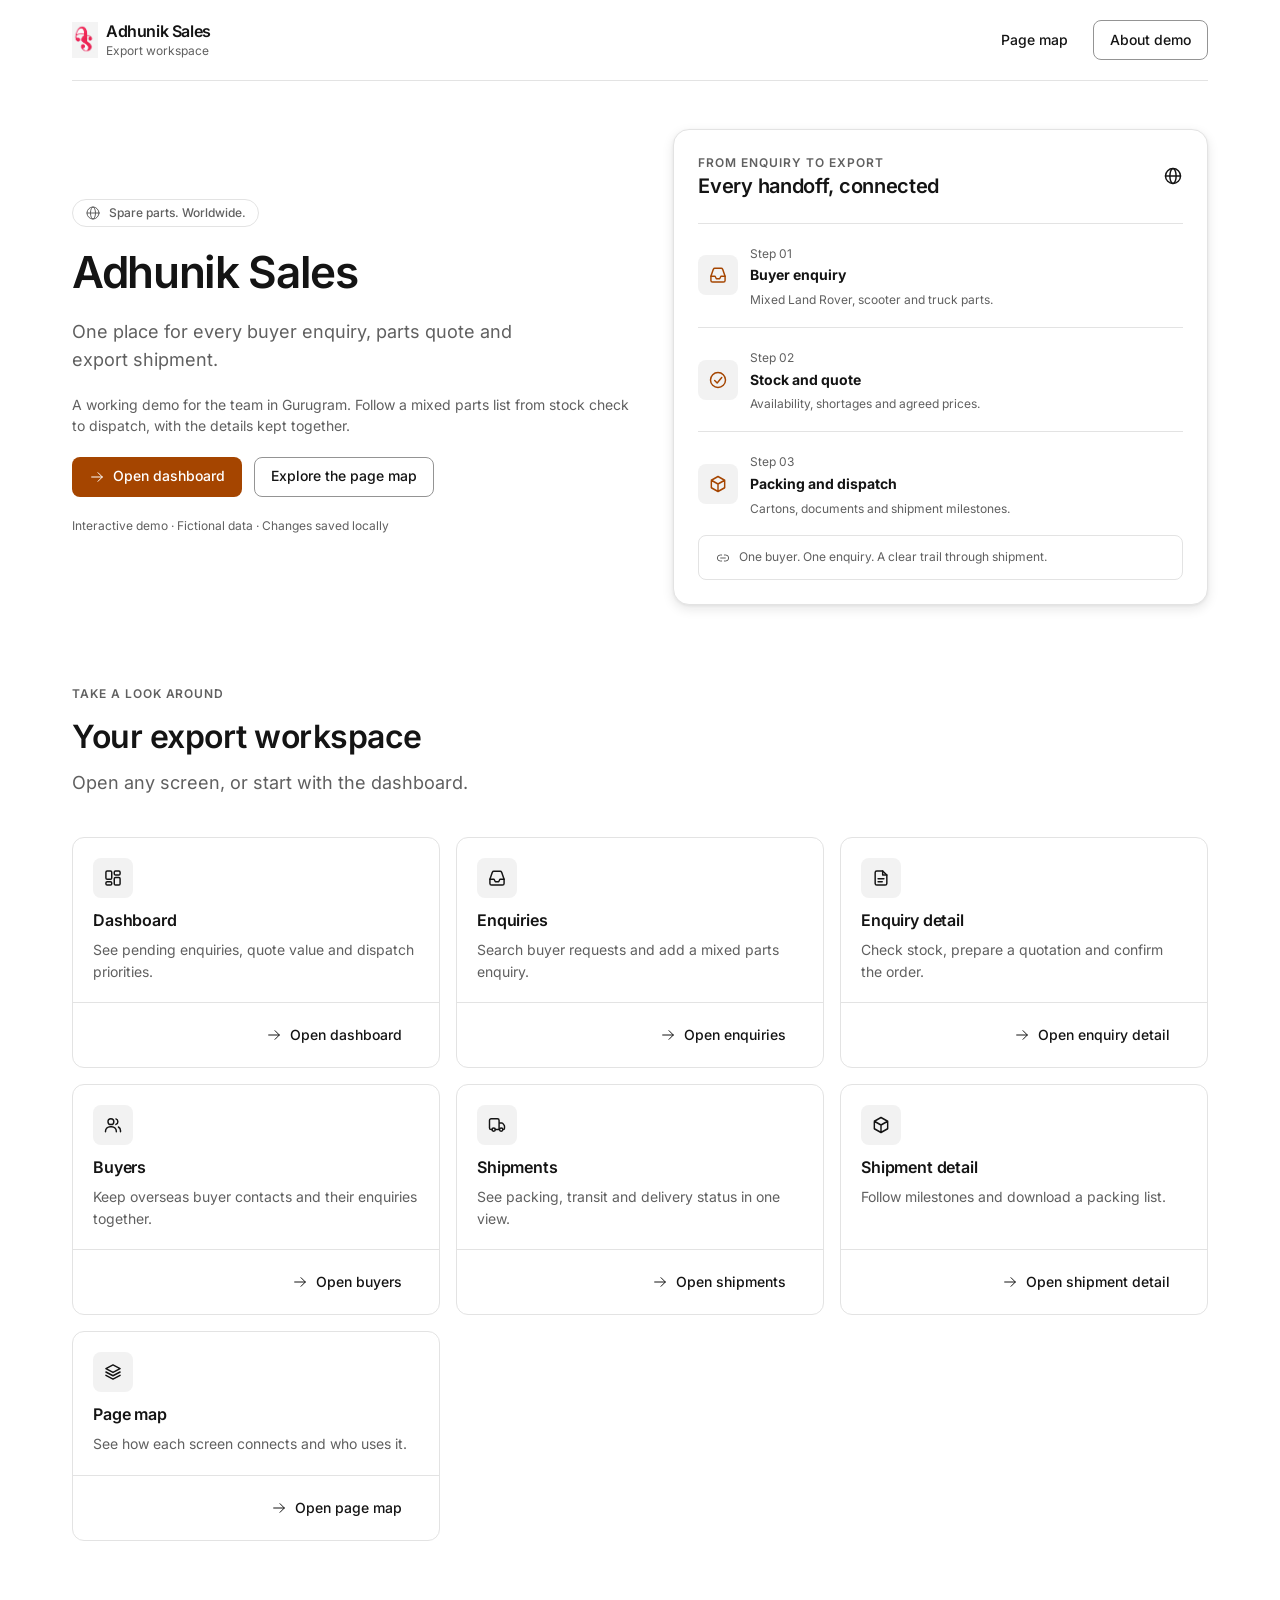
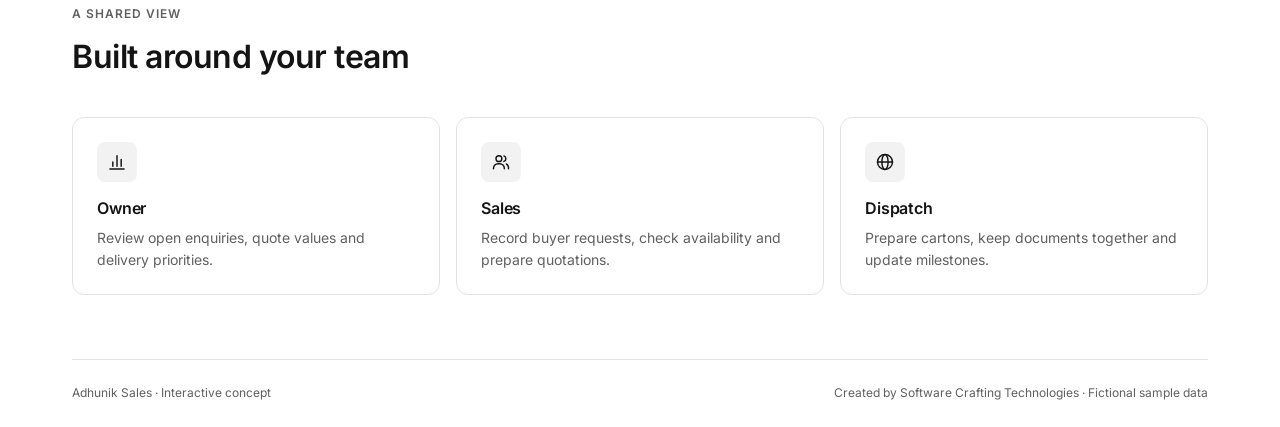
==== index.html @ 56d3ee27 "Add new pages for enquiries, enquiry details, shipments, and shipment details; introduce theme and t" ====
<!doctype html>
<html lang="en">
<head>
<meta charset="utf-8">
<meta name="viewport" content="width=device-width, initial-scale=1, viewport-fit=cover">
<title>Overview | Adhunik Sales</title>
<meta name="description" content="Adhunik Sales interactive export workspace demo. Buyer enquiries, stock checks, quotations and shipment coordination.">
<link rel="icon" href="assets/logo.jpg">
<link rel="stylesheet" href="tokens/theme.css">
<link rel="stylesheet" href="tokens/tokens.css">
<link rel="stylesheet" href="base/base.css">
<link rel="stylesheet" href="base/layout.css">
<link rel="stylesheet" href="components/ripple/ripple.css">
<link rel="stylesheet" href="components/button/button.css">
<link rel="stylesheet" href="components/field/field.css">
<link rel="stylesheet" href="components/input/input.css">
<link rel="stylesheet" href="components/textarea/textarea.css">
<link rel="stylesheet" href="components/checkbox/checkbox.css">
<link rel="stylesheet" href="components/kbd/kbd.css">
<link rel="stylesheet" href="components/badge/badge.css">
<link rel="stylesheet" href="components/scroll-area/scroll-area.css">
<link rel="stylesheet" href="components/popover/popover.css">
<link rel="stylesheet" href="components/tooltip/tooltip.css">
<link rel="stylesheet" href="components/select/select.css">
<link rel="stylesheet" href="components/sidebar/sidebar.css">
<link rel="stylesheet" href="components/app-shell/app-shell.css">
<link rel="stylesheet" href="components/breadcrumb/breadcrumb.css">
<link rel="stylesheet" href="components/page-header/page-header.css">
<link rel="stylesheet" href="components/card/card.css">
<link rel="stylesheet" href="components/empty-state/empty-state.css">
<link rel="stylesheet" href="components/skeleton/skeleton.css">
<link rel="stylesheet" href="components/spinner/spinner.css">
<link rel="stylesheet" href="components/stat/stat.css">
<link rel="stylesheet" href="components/number-flow/number-flow.css">
<link rel="stylesheet" href="components/table/table.css">
<link rel="stylesheet" href="components/data-table/data-table.css">
<link rel="stylesheet" href="components/dropdown-menu/dropdown-menu.css">
<link rel="stylesheet" href="components/tabs/tabs.css">
<link rel="stylesheet" href="components/dialog/dialog.css">
<link rel="stylesheet" href="components/toast/toast.css">
<link rel="stylesheet" href="components/timeline/timeline.css">
<link rel="stylesheet" href="components/stepper/stepper.css">
<link rel="stylesheet" href="components/description-list/description-list.css">
<link rel="stylesheet" href="components/chart/chart.css">
<link rel="stylesheet" href="components/hero/hero.css">
<link rel="stylesheet" href="components/feature-grid/feature-grid.css">
<link rel="stylesheet" href="components/alert/alert.css">
<link rel="stylesheet" href="components/link-list/link-list.css">
<link rel="stylesheet" href="assets/demo.css">
</head>
<body class="ds-demo__landing" data-ds-page="overview">
<a class="ds-skip" href="#main">Skip to content</a>
<div class="ds-container"><header class="ds-demo__landing-head"><a class="ds-demo__brand" href="index.html"><img class="ds-demo__logo" src="assets/logo.jpg" alt="" width="26" height="36"><span class="ds-demo__brand-text">Adhunik Sales<span class="ds-demo__brand-note">Export workspace</span></span></a><nav class="ds-demo__actions" aria-label="Demo navigation"><a class="ds-btn ds-btn--ghost" href="map.html">Page map</a><button type="button" class="ds-btn ds-btn--secondary" data-ds-dialog-open="about-demo">About demo</button></nav></header></div>
<main id="main" tabindex="-1" data-ds-content><h1>Overview</h1><p>Explore the Adhunik Sales export workspace.</p></main>
<div class="ds-container"><footer class="ds-demo__footer"><span>Adhunik Sales · Interactive concept</span><span>Created by Software Crafting Technologies · Fictional sample data</span></footer></div><div data-ds-dialogs></div>
<script src="icons/sprite.js"></script>
<script src="assets/demo-data.js"></script>
<script src="assets/demo.js"></script>
<script src="components/popover/popover.js"></script>
<script src="components/tooltip/tooltip.js"></script>
<script src="components/sidebar/sidebar.js"></script>
<script src="components/table/table.js"></script>
<script src="components/data-table/data-table.js"></script>
<script src="components/tabs/tabs.js"></script>
<script src="components/dialog/dialog.js"></script>
<script src="components/confirm/confirm.js"></script>
<script src="components/select/select.js"></script>
<script src="components/chart/chart.js"></script>
<script src="components/number-flow/number-flow.js"></script>
<script src="components/textarea/textarea.js"></script>
<script src="components/dropdown-menu/dropdown-menu.js"></script>
<script src="components/toast/toast.js"></script>
<script src="components/scroll-area/scroll-area.js"></script>
<script src="components/ripple/ripple.js"></script>
</body>
</html>
---- tokens/theme.css ----
/* Brand inputs. This is the only file to edit when rebranding a project.
   Everything else in the system derives from these values in tokens.css.
   After editing, run: npm run check */
:root {
  /* Primary action colour and the text that sits on it */
  --brand-primary: #a54500;
  --brand-on-primary: #ffffff;

  /* Accent: links, focus rings, highlights */
  --brand-accent: #b5164b;
  --brand-on-accent: #ffffff;

  /* Neutrals, a warm taupe scale. Text, secondary text, lines and the muted surface; the rest derives from them. */
  --brand-neutral: #141414;
  --brand-neutral-muted: #606060;
  --brand-border: #e3e3e3;
  --brand-surface-muted: #f2f2f2;

  /* Status */
  --brand-success: #166534;
  --brand-warning: #92400e;
  --brand-danger: #b91c1c;
  --brand-info: #0369a1;

  /* Rating stars, needs 3:1 against white */
  --brand-rating: #d97706;

  /* Chart series, each needs 3:1 against white */
  --brand-chart-1: #a54500;
  --brand-chart-2: #b5164b;
  --brand-chart-3: #0f766e;
  --brand-chart-4: #a21caf;
  --brand-chart-5: #854d0e;
  --brand-chart-6: #475569;

  /* Type: self-hosted Inter ships in base/fonts. Swap the file and @font-face in base.css to change it. */
  --brand-font-sans: "Inter", ui-sans-serif, system-ui, -apple-system, "Segoe UI", sans-serif;
  --brand-font-display: var(--brand-font-sans);
  --brand-font-mono: ui-monospace, "SF Mono", "Cascadia Mono", "Roboto Mono", Menlo, Consolas, monospace;

  /* Shape: every radius scales from this */
  --brand-radius: 8px;
}
---- tokens/tokens.css ----
/* Semantic tokens derived from theme.css. Components use these only, never --brand-* or raw values.
   Names map one to one to a future React Native theme object: --color-text-muted is color.textMuted. */
:root, [data-ds-theme] {
  color-scheme: light;

  /* Surfaces */
  --color-bg: white;
  --color-surface: white;
  --color-sunken: var(--brand-surface-muted);
  --color-hover: color-mix(in srgb, var(--brand-surface-muted) 80%, white);
  --color-overlay: color-mix(in srgb, var(--brand-neutral) 45%, transparent);

  /* Text */
  --color-text: var(--brand-neutral);
  --color-text-muted: var(--brand-neutral-muted);
  --color-text-subtle: color-mix(in srgb, var(--brand-neutral-muted) 90%, white);

  /* Lines. --color-border is decorative; --color-input bounds controls and meets 3:1. */
  --color-border: var(--brand-border);
  --color-border-strong: color-mix(in srgb, var(--brand-neutral) 10%, var(--brand-border));
  --color-input: color-mix(in srgb, var(--brand-neutral) 38%, var(--brand-border));

  /* Primary */
  --color-primary: var(--brand-primary);
  --color-primary-hover: color-mix(in srgb, var(--brand-primary) 86%, white);
  --color-on-primary: var(--brand-on-primary);
  --color-primary-soft: color-mix(in srgb, var(--brand-primary) 8%, white);
  --color-on-primary-soft: var(--brand-primary);

  /* Accent */
  --color-accent: var(--brand-accent);
  --color-accent-hover: color-mix(in srgb, var(--brand-accent) 82%, black);
  --color-on-accent: var(--brand-on-accent);
  --color-accent-soft: color-mix(in srgb, var(--brand-accent) 9%, white);
  --color-link: var(--brand-accent);
  --color-link-hover: color-mix(in srgb, var(--brand-accent) 78%, black);
  --color-focus: var(--brand-accent);
  --color-selection: color-mix(in srgb, var(--brand-accent) 20%, white);

  /* Status: text or icon, tinted background, border */
  --color-success: var(--brand-success);
  --color-success-bg: color-mix(in srgb, var(--brand-success) 8%, white);
  --color-success-border: color-mix(in srgb, var(--brand-success) 30%, white);
  --color-warning: var(--brand-warning);
  --color-warning-bg: color-mix(in srgb, var(--brand-warning) 8%, white);
  --color-warning-border: color-mix(in srgb, var(--brand-warning) 30%, white);
  --color-danger: var(--brand-danger);
  --color-danger-hover: color-mix(in srgb, var(--brand-danger) 82%, black);
  --color-danger-bg: color-mix(in srgb, var(--brand-danger) 7%, white);
  --color-danger-border: color-mix(in srgb, var(--brand-danger) 30%, white);
  --color-on-danger: white;
  --color-info: var(--brand-info);
  --color-info-bg: color-mix(in srgb, var(--brand-info) 8%, white);
  --color-info-border: color-mix(in srgb, var(--brand-info) 30%, white);

  --color-rating: var(--brand-rating);

  /* Inverse: dark bands and footers on a light-only system */
  --color-inverse: color-mix(in srgb, var(--brand-primary) 92%, black);
  --color-on-inverse: white;
  --color-on-inverse-muted: color-mix(in srgb, var(--brand-primary) 22%, white);
  --color-inverse-border: color-mix(in srgb, var(--brand-primary) 70%, white);

  /* Charts */
  --color-chart-1: var(--brand-chart-1);
  --color-chart-2: var(--brand-chart-2);
  --color-chart-3: var(--brand-chart-3);
  --color-chart-4: var(--brand-chart-4);
  --color-chart-5: var(--brand-chart-5);
  --color-chart-6: var(--brand-chart-6);
  --color-chart-grid: var(--color-border);

  /* Space: 4px base */
  --space-1: 4px; --space-2: 8px; --space-3: 12px; --space-4: 16px; --space-5: 20px; --space-6: 24px;
  --space-8: 32px; --space-10: 40px; --space-12: 48px; --space-16: 64px; --space-20: 80px; --space-24: 96px;

  /* Radius */
  --radius-sm: calc(var(--brand-radius) * .5);
  --radius-md: var(--brand-radius);
  --radius-lg: calc(var(--brand-radius) * 1.5);
  --radius-xl: calc(var(--brand-radius) * 2);
  --radius-full: 999px;

  /* Elevation */
  --shadow-sm: 0 1px 2px color-mix(in srgb, var(--brand-neutral) 8%, transparent);
  --shadow-md: 0 4px 12px color-mix(in srgb, var(--brand-neutral) 10%, transparent), 0 1px 3px color-mix(in srgb, var(--brand-neutral) 6%, transparent);
  --shadow-lg: 0 18px 44px color-mix(in srgb, var(--brand-neutral) 20%, transparent), 0 4px 12px color-mix(in srgb, var(--brand-neutral) 8%, transparent);

  /* Type */
  --font-sans: var(--brand-font-sans);
  --font-display: var(--brand-font-display);
  --font-mono: var(--brand-font-mono);
  --text-xs: 12px; --text-sm: 14px; --text-md: 16px; --text-lg: 18px; --text-xl: 20px; --text-2xl: 24px;
  --text-3xl: clamp(26px, 2vw + 20px, 32px);
  --text-4xl: clamp(30px, 3.2vw + 20px, 44px);
  --text-5xl: clamp(36px, 5vw + 18px, 64px);
  --leading-tight: 1.15; --leading-snug: 1.3; --leading-normal: 1.55;
  --weight-regular: 400; --weight-medium: 500; --weight-semibold: 600; --weight-bold: 700;

  /* Motion. Springs are sampled damped springs: --ease-spring settles with a small overshoot (about 4%) for things
     that arrive or move, --ease-spring-soft settles without visible overshoot. Exits are short and ease in. */
  --duration-fast: 120ms; --duration-base: 200ms; --duration-slow: 320ms; --duration-spring: 480ms;
  --ease-out: cubic-bezier(.2, .8, .2, 1);
  --ease-in: cubic-bezier(.4, 0, .7, .2);
  --ease-in-out: cubic-bezier(.65, 0, .35, 1);
  --ease-spring: linear(0, .016 2.5%, .058 5%, .12 7.5%, .193 10%, .524 20%, .671 25%, .792 30%, .885 35%, .951 40%, .995 45%, 1.022 50%, 1.037 65%, 1);
  --ease-spring-soft: linear(0, .018 2.5%, .065 5%, .13 7.5%, .524 20%, .658 25%, .765 30%, .846 35%, .905 40%, .946 45%, .995 57.5%, 1);

  /* Controls. Grows to --touch on touch screens, see base.css */
  --control-sm: 32px; --control-md: 40px; --control-lg: 48px; --touch: 44px;

  /* Layout */
  --container: 1200px; --container-narrow: 720px;
  --sidebar: 256px; --topbar: 60px;

  /* Layers */
  --z-sticky: 20; --z-shell: 40; --z-popover: 60; --z-toast: 90;
}
---- base/base.css ----
/* Reset, type, focus, accessibility helpers, icons. Needs tokens/theme.css and tokens/tokens.css.
   Breakpoints (media queries cannot read custom properties): 640, 768, 1024, 1280. Mobile first. */
@font-face {
  font-family: "Inter";
  src: url("fonts/inter-variable.woff2") format("woff2");
  font-weight: 100 900;
  font-style: normal;
  font-display: swap;
}

*, *::before, *::after { box-sizing: border-box; }
html { -webkit-text-size-adjust: 100%; text-size-adjust: 100%; scroll-behavior: smooth; }
body {
  margin: 0;
  min-height: 100dvh;
  background: var(--color-bg);
  color: var(--color-text);
  font-family: var(--font-sans);
  font-size: var(--text-md);
  line-height: var(--leading-normal);
  -webkit-font-smoothing: antialiased;
  overflow-wrap: break-word;
}
h1, h2, h3, h4, h5, h6, p, figure, blockquote, dl, dd, pre { margin: 0; }
ul[class], ol[class] { margin: 0; padding: 0; list-style: none; }
img, svg, video, canvas { display: block; max-width: 100%; }
img, video { height: auto; }
button, input, textarea, select { font: inherit; color: inherit; margin: 0; }
button { cursor: pointer; }
table { border-collapse: collapse; }
hr { border: 0; border-top: 1px solid var(--color-border); margin: 0; }
[hidden] { display: none !important; }
::selection { background: var(--color-selection); }
:focus-visible { outline: 2px solid var(--color-focus); outline-offset: 2px; }

a { color: var(--color-link); text-underline-offset: 3px; }
a:hover { color: var(--color-link-hover); }

/* Type scale */
h1, h2, h3, h4 { font-weight: var(--weight-semibold); line-height: var(--leading-snug); letter-spacing: -.01em; }
.ds-display { font-family: var(--font-display); font-size: var(--text-5xl); font-weight: var(--weight-bold); line-height: var(--leading-tight); letter-spacing: -.025em; }
.ds-h1, h1 { font-family: var(--font-display); font-size: var(--text-4xl); line-height: var(--leading-tight); letter-spacing: -.02em; }
.ds-h2, h2 { font-size: var(--text-3xl); letter-spacing: -.015em; }
.ds-h3, h3 { font-size: var(--text-xl); }
.ds-h4, h4 { font-size: var(--text-md); }
.ds-lead { font-size: var(--text-lg); color: var(--color-text-muted); }
.ds-small { font-size: var(--text-sm); }
.ds-caption { font-size: var(--text-xs); color: var(--color-text-muted); }
.ds-eyebrow { font-size: var(--text-xs); font-weight: var(--weight-semibold); letter-spacing: .08em; text-transform: uppercase; color: var(--color-text-muted); }
.ds-muted { color: var(--color-text-muted); }
.ds-num { font-variant-numeric: tabular-nums; }
.ds-mono { font-family: var(--font-mono); font-size: .92em; }
.ds-truncate { display: block; min-width: 0; overflow: hidden; white-space: nowrap; text-overflow: ellipsis; }
/* Text logo used by shells until a project adds its own logo file */
.ds-wordmark { font-family: var(--font-display); font-size: var(--text-lg); font-weight: var(--weight-bold); letter-spacing: -.02em; color: var(--color-text); text-decoration: none; white-space: nowrap; }

/* Dense scale for admin and app screens: set on any container */
.ds-dense { font-size: var(--text-sm); --text-5xl: 32px; --text-4xl: 24px; --text-3xl: 20px; --text-xl: 16px; --text-md: 14px; }

/* Icons: <svg class="ds-icon" aria-hidden="true"><use href="#i-plus"/></svg> with icons/sprite.js loaded */
.ds-icon { width: 20px; height: 20px; flex: none; stroke-width: 1.75; }
.ds-icon--sm { width: 16px; height: 16px; stroke-width: 1.5; }
.ds-icon--lg { width: 24px; height: 24px; }
.ds-icon--xl { width: 32px; height: 32px; }

/* Accessibility helpers */
.ds-sr-only { position: absolute !important; width: 1px; height: 1px; overflow: hidden; clip-path: inset(50%); white-space: nowrap; }
.ds-skip {
  position: fixed; left: var(--space-4); top: -80px; z-index: var(--z-toast);
  padding: var(--space-2) var(--space-4); border-radius: var(--radius-md);
  background: var(--color-primary); color: var(--color-on-primary); text-decoration: none;
}
.ds-skip:focus { top: var(--space-3); color: var(--color-on-primary); }

/* Touch: controls grow to a comfortable target; 16px text stops iOS zooming on focus */
@media (pointer: coarse) {
  :root { --control-sm: 40px; --control-md: var(--touch); --control-lg: 52px; }
  input, textarea { font-size: 16px; }
}

@media (prefers-reduced-motion: reduce) {
  html { scroll-behavior: auto; }
  *, *::before, *::after { animation-duration: .01ms !important; animation-iteration-count: 1 !important; transition-duration: .01ms !important; }
}

@media print {
  .ds-no-print { display: none !important; }
  body { background: white; }
}
---- base/layout.css ----
/* Layout primitives. Each is intrinsically responsive, so most pages need no media queries. */
.ds-container { width: min(100%, var(--container)); margin-inline: auto; padding-inline: var(--space-4); }
.ds-container--narrow { max-width: var(--container-narrow); }
@media (min-width: 768px) { .ds-container { padding-inline: var(--space-8); } }

.ds-section { padding-block: var(--space-12); }
@media (min-width: 768px) { .ds-section { padding-block: var(--space-20); } }

/* Vertical rhythm: --ds-gap sets spacing */
.ds-stack { display: flex; flex-direction: column; gap: var(--ds-gap, var(--space-4)); }
.ds-stack > * { min-width: 0; }
.ds-stack--center { align-items: center; text-align: center; }

/* Horizontal row that wraps */
.ds-cluster { display: flex; flex-wrap: wrap; align-items: center; gap: var(--ds-gap, var(--space-3)); }
.ds-cluster--between { justify-content: space-between; }

/* Auto-fit columns: --ds-min is the narrowest column before wrapping */
.ds-grid { display: grid; gap: var(--ds-gap, var(--space-4)); grid-template-columns: repeat(auto-fit, minmax(min(100%, var(--ds-min, 260px)), 1fr)); }

/* Main column with a side column from 1024px up */
.ds-split { display: grid; gap: var(--ds-gap, var(--space-6)); grid-template-columns: minmax(0, 1fr); }
@media (min-width: 1024px) {
  .ds-split { grid-template-columns: minmax(0, 2fr) minmax(0, 1fr); }
  .ds-split--even { grid-template-columns: repeat(2, minmax(0, 1fr)); }
}

.ds-spacer { flex: 1; }
@media (max-width: 639px) { .ds-hide-phone { display: none !important; } }
@media (min-width: 640px) { .ds-only-phone { display: none !important; } }
---- components/ripple/ripple.css ----
/* Press ripple. ripple.js adds a clipped layer inside the host and grows a wave from the press point.
   Hosts: every .ds-btn, and any element with data-ds-ripple. The layer sits over the content at low opacity
   in the host's own colour, so labels stay readable and nothing outside the host is clipped. */
.ds-ripple { position: absolute; inset: 0; overflow: hidden; border-radius: inherit; pointer-events: none; }
.ds-ripple__wave {
  position: absolute; left: var(--ds-ripple-x, 50%); top: var(--ds-ripple-y, 50%);
  width: var(--ds-ripple-size, 200%); aspect-ratio: 1; translate: -50% -50%; border-radius: 50%;
  background: currentColor; animation: ds-ripple 600ms var(--ease-out) forwards;
}
@keyframes ds-ripple { from { scale: 0; opacity: .18; } 40% { opacity: .14; } to { scale: 1; opacity: 0; } }
---- components/button/button.css ----
.ds-btn {
  display: inline-flex; align-items: center; justify-content: center; gap: var(--space-2);
  min-height: var(--control-md); padding: 0 var(--space-4);
  border: 1px solid transparent; border-radius: var(--radius-md);
  background: var(--color-surface); color: var(--color-text);
  font-size: var(--text-sm); font-weight: var(--weight-medium); line-height: 1.2;
  text-decoration: none; white-space: nowrap; cursor: pointer; user-select: none;
  position: relative;
  transition: background var(--duration-fast), border-color var(--duration-fast), color var(--duration-fast), transform var(--duration-spring) var(--ease-spring);
}
/* Press: a slight scale down that springs back on release. Load components/ripple for the ripple. */
.ds-btn:active:not(:disabled, [aria-disabled="true"], [aria-busy="true"]) { transform: scale(.98); transition-duration: var(--duration-fast); transition-timing-function: var(--ease-out); }
.ds-btn:disabled, .ds-btn[aria-disabled="true"] { opacity: .5; cursor: not-allowed; }

.ds-btn--primary { background: var(--color-primary); color: var(--color-on-primary); }
.ds-btn--primary:hover { background: var(--color-primary-hover); color: var(--color-on-primary); }
.ds-btn--accent { background: var(--color-accent); color: var(--color-on-accent); }
.ds-btn--accent:hover { background: var(--color-accent-hover); color: var(--color-on-accent); }
.ds-btn--secondary { border-color: var(--color-input); }
.ds-btn--secondary:hover { background: var(--color-hover); color: var(--color-text); }
.ds-btn--ghost { background: transparent; }
.ds-btn--ghost:hover { background: var(--color-hover); color: var(--color-text); }
.ds-btn--danger { background: var(--color-danger); color: var(--color-on-danger); }
.ds-btn--danger:hover { background: var(--color-danger-hover); color: var(--color-on-danger); }

.ds-btn--sm { min-height: var(--control-sm); padding: 0 var(--space-3); }
.ds-btn--lg { min-height: var(--control-lg); padding: 0 var(--space-6); font-size: var(--text-md); }
.ds-btn--block { width: 100%; }
.ds-btn--icon { width: var(--control-md); padding: 0; }
.ds-btn--icon.ds-btn--sm { width: var(--control-sm); }
.ds-btn--icon.ds-btn--lg { width: var(--control-lg); }

/* Loading: set aria-busy="true"; label stays for layout, a spinner covers it */
.ds-btn[aria-busy="true"] { position: relative; color: transparent; pointer-events: none; }
.ds-btn[aria-busy="true"]::after {
  content: ""; position: absolute; width: 16px; height: 16px; border-radius: 50%;
  border: 2px solid currentColor; border-right-color: transparent; color: var(--color-text);
  animation: ds-btn-spin .7s linear infinite;
}
.ds-btn--primary[aria-busy="true"]::after { color: var(--color-on-primary); }
.ds-btn--accent[aria-busy="true"]::after { color: var(--color-on-accent); }
.ds-btn--danger[aria-busy="true"]::after { color: var(--color-on-danger); }
@keyframes ds-btn-spin { to { transform: rotate(360deg); } }

/* Group: attached buttons */
.ds-btn-group { display: inline-flex; }
.ds-btn-group .ds-btn { border-radius: 0; margin-left: -1px; }
.ds-btn-group .ds-btn:first-child { border-radius: var(--radius-md) 0 0 var(--radius-md); margin-left: 0; }
.ds-btn-group .ds-btn:last-child { border-radius: 0 var(--radius-md) var(--radius-md) 0; }
.ds-btn-group .ds-btn:hover, .ds-btn-group .ds-btn:focus-visible { position: relative; z-index: 1; }
---- components/field/field.css ----
/* Label, help and error around any control, plus the form grid and the error summary. */
.ds-field { display: flex; flex-direction: column; gap: var(--space-2); min-width: 0; margin: 0; padding: 0; border: 0; }
.ds-field__label { padding: 0; font-size: var(--text-sm); font-weight: var(--weight-medium); }
legend.ds-field__label { margin-bottom: var(--space-2); }
.ds-field__required { color: var(--color-danger); }
.ds-field__help { font-size: var(--text-sm); color: var(--color-text-muted); }
.ds-field__error { display: flex; gap: var(--space-1); font-size: var(--text-sm); color: var(--color-danger); }

/* One column on phones, two from 640px. .ds-form__full spans the row. */
.ds-form { display: grid; grid-template-columns: minmax(0, 1fr); gap: var(--space-5); align-items: start; }
.ds-form__full, .ds-form__actions { grid-column: 1 / -1; }
.ds-form__actions { display: flex; flex-wrap: wrap; gap: var(--space-3); }
@media (min-width: 640px) { .ds-form { grid-template-columns: repeat(2, minmax(0, 1fr)); } }

/* Move focus here after a failed submit. Each link targets a control id. */
.ds-error-summary {
  display: flex; flex-direction: column; gap: var(--space-2); padding: var(--space-4);
  border: 1px solid var(--color-danger-border); border-radius: var(--radius-md);
  background: var(--color-danger-bg); font-size: var(--text-sm);
}
.ds-error-summary__title { display: flex; align-items: center; gap: var(--space-2); font-size: var(--text-md); color: var(--color-danger); }
.ds-error-summary__list { display: flex; flex-direction: column; gap: var(--space-1); }
.ds-error-summary__list a { color: var(--color-danger); }
---- components/input/input.css ----
/* .ds-input is the visible box; the real input sits inside it as .ds-input__control.
   Font size is left to base.css so touch screens get 16px and iOS does not zoom on focus. */
.ds-input {
  display: flex; align-items: center; gap: var(--space-2); width: 100%;
  min-height: var(--control-md); padding-inline: var(--space-3);
  border: 1px solid var(--color-input); border-radius: var(--radius-md); background: var(--color-surface);
  transition: border-color var(--duration-fast);
}
.ds-input:hover { border-color: var(--color-text-muted); }
.ds-input:has(.ds-input__control:focus-visible) { outline: 2px solid var(--color-focus); outline-offset: 2px; }
.ds-input:has(.ds-input__control[aria-invalid="true"]) { border-color: var(--color-danger); }
.ds-input:has(.ds-input__control:disabled) { border-color: var(--color-border-strong); background: var(--color-sunken); }
/* Read only: full-colour text in a dashed box, still focusable and selectable. Disabled is the sunken one. */
.ds-input:has(.ds-input__control[readonly]) { border-style: dashed; border-color: var(--color-border-strong); }

.ds-input__control { flex: 1; align-self: stretch; width: 100%; min-width: 0; padding: 0; border: 0; outline: 0; background: none; }
.ds-input__control::placeholder { color: var(--color-text-subtle); opacity: 1; }
.ds-input__control:disabled { color: var(--color-text-muted); cursor: not-allowed; }
.ds-input__control::-webkit-search-cancel-button { appearance: none; }

.ds-input__icon { color: var(--color-text-muted); }
.ds-input__affix { flex: none; font-size: var(--text-sm); color: var(--color-text-muted); white-space: nowrap; }
.ds-input__action {
  display: inline-flex; align-items: center; justify-content: center; flex: none;
  width: var(--control-sm); height: var(--control-sm); margin-inline-end: calc(var(--space-2) * -1); padding: 0;
  border: 0; border-radius: var(--radius-sm); background: none; color: var(--color-text-muted);
}
.ds-input__action:hover:not(:disabled) { background: var(--color-hover); color: var(--color-text); }
.ds-input__action:disabled { cursor: not-allowed; }
/* Search clear needs placeholder on the input: it hides itself while the field is empty. */
.ds-input__control:placeholder-shown ~ [data-ds-input-clear] { display: none; }

.ds-input--sm { min-height: var(--control-sm); padding-inline: var(--space-2); font-size: var(--text-sm); }
.ds-input--sm .ds-input__action { width: calc(var(--control-sm) - 2px); height: calc(var(--control-sm) - 2px); margin-inline-end: calc(var(--space-1) * -1); }
.ds-input--lg { min-height: var(--control-lg); padding-inline: var(--space-4); }
---- components/textarea/textarea.css ----
/* Pair with .ds-scroll from scroll-area: the box stops growing at --ds-textarea-max (320px) and scrolls. */
.ds-textarea {
  display: block; width: 100%; min-height: calc(var(--control-md) * 2); padding: var(--space-2) var(--space-3);
  border: 1px solid var(--color-input); border-radius: var(--radius-md); background: var(--color-surface);
  line-height: var(--leading-normal); resize: vertical; transition: border-color var(--duration-fast);
  --ds-scroll-max: var(--ds-textarea-max, 320px);
}
.ds-textarea:hover { border-color: var(--color-text-muted); }
.ds-textarea::placeholder { color: var(--color-text-subtle); opacity: 1; }
.ds-textarea[aria-invalid="true"] { border-color: var(--color-danger); }
.ds-textarea:disabled { border-color: var(--color-border-strong); background: var(--color-sunken); color: var(--color-text-muted); cursor: not-allowed; }
.ds-textarea[readonly] { border-style: dashed; border-color: var(--color-border-strong); resize: none; }
.ds-textarea[data-ds-textarea-autogrow] { resize: none; }
.ds-textarea__counter { font-size: var(--text-xs); color: var(--color-text-muted); text-align: end; font-variant-numeric: tabular-nums; }
---- components/checkbox/checkbox.css ----
/* Native checkbox, restyled. Set .indeterminate = true from JS for the mixed state. */
/* Label lines are 20px tall like the box, so the box centres on the first line and stays top aligned for long labels */
.ds-check { display: inline-flex; align-items: flex-start; gap: var(--space-3); min-height: var(--control-sm); padding-block: calc((var(--control-sm) - 20px) / 2); font-size: var(--text-sm); line-height: 20px; cursor: pointer; }
.ds-check__input {
  appearance: none; flex: none; display: grid; place-content: center;
  width: 20px; height: 20px; margin: 0;
  border: 1.5px solid var(--color-input); border-radius: var(--radius-sm); background: var(--color-surface);
  cursor: pointer; transition: background var(--duration-fast), border-color var(--duration-fast);
}
/* Tick: an L of two borders turned 45deg. Checking pops the box on a spring and draws the short stroke, then the long one. */
.ds-check__input::before {
  content: ""; box-sizing: border-box; width: 6px; height: 11px; margin-top: -2px;
  border: solid var(--color-on-primary); border-width: 0 2px 2px 0; transform: rotate(45deg);
  opacity: 0; transition: opacity var(--duration-fast) var(--ease-in);
}
.ds-check__input:checked, .ds-check__input:indeterminate { border-color: var(--color-primary); background: var(--color-primary); animation: ds-check-pop var(--duration-spring) var(--ease-spring); }
.ds-check__input:checked::before { opacity: 1; transition: none; animation: ds-check-draw 320ms var(--ease-out) 40ms both; }
.ds-check__input:indeterminate::before { width: 10px; height: 2px; margin: 0; border: 0; background: var(--color-on-primary); transform: none; opacity: 1; transition: none; animation: ds-check-dash 240ms var(--ease-out) both; }
@keyframes ds-check-pop { from { scale: .8; } }
@keyframes ds-check-draw { from { clip-path: inset(calc(100% - 2px) 100% 0 0); } 40% { clip-path: inset(calc(100% - 2px) 0 0 0); } to { clip-path: inset(0); } }
@keyframes ds-check-dash { from { clip-path: inset(0 100% 0 0); } }
.ds-check__input:hover:not(:disabled, :checked, :indeterminate) { border-color: var(--color-text-muted); }
.ds-check__input[aria-invalid="true"] { border-color: var(--color-danger); }
.ds-check__input:disabled { cursor: not-allowed; opacity: .5; }
.ds-check:has(.ds-check__input:disabled) { color: var(--color-text-muted); cursor: not-allowed; }
.ds-check__text { display: flex; flex-direction: column; gap: 2px; }
.ds-check__hint { color: var(--color-text-muted); }

/* Vertical list of options inside a fieldset */
.ds-check-group { display: flex; flex-direction: column; gap: var(--space-1); }
.ds-check-group--row { flex-direction: row; flex-wrap: wrap; column-gap: var(--space-6); }
---- components/kbd/kbd.css ----
.ds-kbd {
  display: inline-flex; align-items: center; justify-content: center;
  min-width: var(--space-6); height: var(--space-6); padding: 0 var(--space-1);
  border: 1px solid var(--color-border-strong); border-bottom-width: 2px; border-radius: var(--radius-sm);
  background: var(--color-surface); color: var(--color-text);
  font-family: var(--font-mono); font-size: var(--text-xs); line-height: 1; white-space: nowrap;
}
.ds-kbd-combo { display: inline-flex; align-items: center; gap: var(--space-1); color: var(--color-text-muted); font-size: var(--text-xs); }
---- components/badge/badge.css ----
.ds-badge {
  display: inline-flex; align-items: center; gap: var(--space-1);
  padding: 2px var(--space-2);
  border: 1px solid var(--color-border-strong); border-radius: var(--radius-full);
  background: var(--color-sunken); color: var(--color-text-muted);
  font-size: var(--text-xs); font-weight: var(--weight-medium); line-height: 1.35; white-space: nowrap;
}
.ds-badge--primary { border-color: transparent; background: var(--color-primary-soft); color: var(--color-on-primary-soft); }
.ds-badge--success { border-color: var(--color-success-border); background: var(--color-success-bg); color: var(--color-success); }
.ds-badge--warning { border-color: var(--color-warning-border); background: var(--color-warning-bg); color: var(--color-warning); }
.ds-badge--danger { border-color: var(--color-danger-border); background: var(--color-danger-bg); color: var(--color-danger); }
.ds-badge--info { border-color: var(--color-info-border); background: var(--color-info-bg); color: var(--color-info); }

.ds-badge--dot::before { content: ""; width: 6px; height: 6px; border-radius: 50%; background: currentColor; }

.ds-badge--count {
  justify-content: center; min-width: 20px; padding: 2px var(--space-1);
  border-color: transparent; background: var(--color-primary); color: var(--color-on-primary);
  font-variant-numeric: tabular-nums;
}
.ds-badge--count.ds-badge--danger { background: var(--color-danger); color: var(--color-on-danger); }
---- components/scroll-area/scroll-area.css ----
/* Scrollable region. Caps its size, styles the scrollbar, keeps scroll from leaking to the page.
   A region that is not a form control needs tabindex="0", role="region" and aria-label so keyboard users can scroll it. */
/* Every layout rule uses :where() so a component's own position, size, padding or overflow always wins, whatever the load order. */
:where(.ds-scroll) {
  overflow: auto; overscroll-behavior: contain; -webkit-overflow-scrolling: touch;
  max-height: var(--ds-scroll-max, none);
  scrollbar-width: thin; scrollbar-color: var(--color-border-strong) transparent;
}
:where(.ds-scroll:hover) { scrollbar-color: var(--color-input) transparent; }
:where(.ds-scroll:focus-visible) { outline-offset: -2px; }
:where(.ds-scroll--y) { overflow-x: hidden; overflow-y: auto; }
:where(.ds-scroll--x) { overflow-x: auto; overflow-y: hidden; overscroll-behavior-x: contain; overscroll-behavior-y: auto; }

/* Older Safari, which has no scrollbar-color */
@supports not (scrollbar-color: auto) {
  .ds-scroll::-webkit-scrollbar { width: 8px; height: 8px; }
  .ds-scroll::-webkit-scrollbar-thumb { border: 2px solid transparent; border-radius: var(--radius-full); background: var(--color-border-strong) padding-box; }
  .ds-scroll::-webkit-scrollbar-track { background: transparent; }
}

/* Snap children into place, for card rows and carousels on phones */
:where(.ds-scroll--snap) { scroll-snap-type: x mandatory; scroll-padding-inline: var(--space-4); }
:where(.ds-scroll--snap > *) { scroll-snap-align: start; }

/* Edge shadows appear only where more content is hidden. Needs a solid background: set --ds-scroll-bg
   when the region does not sit on --color-surface. Children with their own background cover the hint. */
:where(.ds-scroll--shadow) {
  --ds-scroll-hint: color-mix(in srgb, var(--color-text) 16%, transparent);
  background:
    linear-gradient(var(--ds-scroll-bg, var(--color-surface)) 30%, transparent) top / 100% 32px no-repeat local,
    linear-gradient(transparent, var(--ds-scroll-bg, var(--color-surface)) 70%) bottom / 100% 32px no-repeat local,
    radial-gradient(farthest-side at 50% 0, var(--ds-scroll-hint), transparent) top / 100% 10px no-repeat scroll,
    radial-gradient(farthest-side at 50% 100%, var(--ds-scroll-hint), transparent) bottom / 100% 10px no-repeat scroll,
    var(--ds-scroll-bg, var(--color-surface));
}
:where(.ds-scroll--x.ds-scroll--shadow) {
  background:
    linear-gradient(to right, var(--ds-scroll-bg, var(--color-surface)) 30%, transparent) left / 32px 100% no-repeat local,
    linear-gradient(to left, var(--ds-scroll-bg, var(--color-surface)) 30%, transparent) right / 32px 100% no-repeat local,
    radial-gradient(farthest-side at 0 50%, var(--ds-scroll-hint), transparent) left / 10px 100% no-repeat scroll,
    radial-gradient(farthest-side at 100% 50%, var(--ds-scroll-hint), transparent) right / 10px 100% no-repeat scroll,
    var(--ds-scroll-bg, var(--color-surface));
}

/* A row that keeps its items on one line and scrolls sideways instead of wrapping. --ds-scroll-item sets item width. */
:where(.ds-scroll-row) { display: flex; gap: var(--ds-gap, var(--space-3)); width: max-content; min-width: 100%; }
:where(.ds-scroll-row > *) { flex: none; width: var(--ds-scroll-item, auto); }

/* Overlay scrollbars, like a native app: hidden at rest, shown on hover, scroll or focus, faded after.
   Wrap the scrolling element in .ds-scroll-area[data-ds-scroll-area] and load scroll-area.js.
   Without the script the thin native scrollbar above still works. */
:where(.ds-scroll-area) { position: relative; display: flex; flex-direction: column; min-width: 0; min-height: 0; }
:where(.ds-scroll-area > .ds-scroll) { flex: 1; min-height: 0; }
/* A textarea sizes itself (rows, auto-grow, manual resize), so the wrapper follows it */
:where(.ds-scroll-area > textarea.ds-scroll) { flex: none; }
.ds-scroll-area[data-ready] > .ds-scroll { scrollbar-width: none; }
.ds-scroll-area[data-ready] > .ds-scroll::-webkit-scrollbar { display: none; }

.ds-scroll-area__bar {
  position: absolute; z-index: 1; display: flex; padding: 2px;
  opacity: 0; transition: opacity var(--duration-slow) var(--ease-out); touch-action: none; user-select: none;
}
.ds-scroll-area__bar--y { top: 0; right: 0; bottom: 0; width: 10px; }
.ds-scroll-area__bar--x { left: 0; right: 0; bottom: 0; height: 10px; }
.ds-scroll-area__bar[hidden] { display: none; }
.ds-scroll-area[data-active] .ds-scroll-area__bar { opacity: 1; transition-duration: var(--duration-fast); }
.ds-scroll-area__thumb {
  position: relative; flex: none; border-radius: var(--radius-full); background: var(--color-border-strong);
  transition: background var(--duration-fast);
}
.ds-scroll-area__bar--y .ds-scroll-area__thumb { width: 100%; }
.ds-scroll-area__bar--x .ds-scroll-area__thumb { height: 100%; }
.ds-scroll-area__bar:hover .ds-scroll-area__thumb, .ds-scroll-area[data-dragging] .ds-scroll-area__thumb { background: var(--color-input); }
/* Larger grab area than the drawn thumb */
.ds-scroll-area__thumb::before { content: ""; position: absolute; inset: -4px; }
---- components/popover/popover.css ----
/* Floating panels on the native popover attribute: top layer, light dismiss and Esc come from the browser.
   popover.js places them next to their trigger and flips them at the viewport edges. */
:where([popover][data-ds-floating]) {
  position: fixed; inset: auto; margin: 0; overflow: visible; transform-origin: var(--ds-origin, top left);
  transition: opacity var(--duration-fast) var(--ease-out), transform var(--duration-spring) var(--ease-spring),
    overlay var(--duration-spring) allow-discrete, display var(--duration-spring) allow-discrete;
}
/* Enter springs out from the trigger side; exit is a short soft spring that starts at once */
:where([popover][data-ds-floating]:not(:popover-open)) {
  opacity: 0; transform: scale(var(--ds-pop-scale, .96));
  transition-duration: var(--duration-base); transition-timing-function: var(--ease-out), var(--ease-spring-soft);
}
@starting-style { [popover][data-ds-floating]:popover-open { opacity: 0; transform: scale(var(--ds-pop-scale, .96)); } }
.ds-popover {
  width: max-content; max-width: min(360px, calc(100vw - var(--space-4)));
  padding: var(--space-4); border: 1px solid var(--color-border); border-radius: var(--radius-lg);
  background: var(--color-surface); color: var(--color-text); box-shadow: var(--shadow-md); font-size: var(--text-sm);
}
.ds-popover__title { margin-bottom: var(--space-1); font-size: var(--text-md); font-weight: var(--weight-semibold); }
.ds-popover__close { position: absolute; top: var(--space-2); right: var(--space-2); }

/* data-ds-sheet-phone: a bottom sheet below 640px instead of a floating panel */
@media (max-width: 639px) {
  [popover][data-ds-sheet-phone] {
    inset: auto 0 0 0 !important; width: 100%; max-width: none;
    border-radius: var(--radius-xl) var(--radius-xl) 0 0; padding-bottom: calc(var(--space-4) + env(safe-area-inset-bottom));
  }
  [popover][data-ds-sheet-phone]::backdrop { background: var(--color-overlay); }
  [popover][data-ds-sheet-phone] { transition-timing-function: var(--ease-out), var(--ease-spring-soft); }
  [popover][data-ds-sheet-phone]:not(:popover-open) { transform: translateY(100%); opacity: 1; }
  @starting-style { [popover][data-ds-sheet-phone]:popover-open { transform: translateY(100%); opacity: 1; } }
}
---- components/tooltip/tooltip.css ----
/* Short visual label on hover or focus. One shared bubble per page, made by tooltip.js. */
.ds-tooltip {
  max-width: min(280px, calc(100vw - var(--space-4))); min-height: 32px; padding: 6px var(--space-3);
  border: 1px solid var(--color-border); border-radius: var(--radius-md); background: var(--color-surface); color: var(--color-text);
  box-shadow: var(--shadow-md); font-size: var(--text-sm); line-height: var(--leading-snug); pointer-events: none; --ds-pop-scale: .9;
}
.ds-tooltip kbd { margin-inline-start: var(--space-2); color: var(--color-text-muted); font-family: inherit; }
---- components/select/select.css ----
/* Custom select: a button that opens a listbox. Value is submitted through the hidden input. */
.ds-select { position: relative; width: 100%; }
.ds-select__trigger {
  display: flex; align-items: center; gap: var(--space-2); width: 100%;
  min-height: var(--control-md); padding: 0 var(--space-3);
  border: 1px solid var(--color-input); border-radius: var(--radius-md); background: var(--color-surface);
  font-size: var(--text-sm); text-align: start; transition: border-color var(--duration-fast);
}
.ds-select__trigger:hover { border-color: var(--color-text-muted); }
.ds-select__trigger[aria-invalid="true"] { border-color: var(--color-danger); }
.ds-select__trigger:disabled { border-color: var(--color-border-strong); background: var(--color-sunken); color: var(--color-text-muted); cursor: not-allowed; }
/* Read only: role="combobox" and aria-readonly="true" on the trigger. The list never opens. */
.ds-select__trigger[aria-readonly="true"] { border-style: dashed; border-color: var(--color-border-strong); cursor: default; user-select: text; }
.ds-select__trigger[aria-readonly="true"] .ds-select__chevron { display: none; }
.ds-select__value { flex: 1; min-width: 0; overflow: hidden; white-space: nowrap; text-overflow: ellipsis; }
.ds-select__value[data-placeholder] { color: var(--color-text-subtle); }
.ds-select__chevron { color: var(--color-text-muted); }
.ds-select--sm .ds-select__trigger { min-height: var(--control-sm); }

.ds-select__popup {
  position: absolute; inset-inline: 0; top: calc(100% + var(--space-1)); z-index: var(--z-popover);
  min-width: 100%; padding: var(--space-1);
  border: 1px solid var(--color-border); border-radius: var(--radius-md); background: var(--color-surface); box-shadow: var(--shadow-md);
  --ds-scroll-max: 280px;
}
.ds-select__popup[data-side="top"] { top: auto; bottom: calc(100% + var(--space-1)); }
.ds-select__list { outline: none; }
.ds-select__option {
  display: flex; align-items: center; gap: var(--space-2);
  min-height: var(--control-sm); padding: var(--space-1) var(--space-2) var(--space-1) var(--space-3);
  border-radius: var(--radius-sm); font-size: var(--text-sm); cursor: pointer;
}
.ds-select__option > :first-child { flex: 1; min-width: 0; }
.ds-select__option[data-active] { background: var(--color-hover); }
.ds-select__option[aria-disabled="true"] { color: var(--color-text-subtle); cursor: not-allowed; }
.ds-select__check { visibility: hidden; color: var(--color-primary); }
.ds-select__option[aria-selected="true"] { font-weight: var(--weight-medium); }
.ds-select__option[aria-selected="true"] .ds-select__check { visibility: visible; }
.ds-select__group { padding: var(--space-2) var(--space-3) var(--space-1); font-size: var(--text-xs); font-weight: var(--weight-semibold); color: var(--color-text-muted); }
.ds-select__list:focus-visible .ds-select__option[data-active] { outline: 2px solid var(--color-focus); outline-offset: -2px; }
/* Loading row beside the list, shown while the listbox has aria-busy="true". Holds a spinner from spinner.css. */
.ds-select__loading { display: none; align-items: center; gap: var(--space-2); min-height: var(--control-sm); padding: var(--space-1) var(--space-3); font-size: var(--text-sm); color: var(--color-text-muted); }
.ds-select__popup:has([role="listbox"][aria-busy="true"]) .ds-select__loading { display: flex; }

/* Enter springs down from the trigger; exit fades. Works on the hidden attribute. */
/* Open and close both run on springs: opening settles with the full spring, closing is a short soft spring that
   starts moving at once, so the list never feels late in either direction. */
.ds-select__popup { transform-origin: top; transition: opacity var(--duration-fast) var(--ease-out), transform var(--duration-spring) var(--ease-spring), display var(--duration-spring) allow-discrete; }
.ds-select__popup[data-side="top"] { transform-origin: bottom; }
.ds-select__popup[hidden] { opacity: 0; transform: scale(.97); transition: opacity var(--duration-base) var(--ease-out), transform var(--duration-base) var(--ease-spring-soft), display var(--duration-base) allow-discrete; }
@starting-style { .ds-select__popup:not([hidden]) { opacity: 0; transform: scale(.97); } }
---- components/sidebar/sidebar.css ----
/* App sidebar: groups of links with icons and badges, collapsible sub lists, and a footer.
   From 1024px it can collapse to an icon rail; below 1024px it is off-canvas, opened by a menu button. */
.ds-sidebar {
  position: fixed; inset: 0 auto 0 0; z-index: var(--z-shell); display: flex; flex-direction: column;
  --ds-sidebar-rail: 64px;
  width: min(85vw, var(--sidebar)); overflow: hidden; background: var(--color-surface); border-inline-end: 1px solid var(--color-border);
  transform: translateX(-100%); visibility: hidden;
  transition: transform var(--duration-spring) var(--ease-spring-soft), visibility 0s var(--duration-spring), width var(--duration-spring) var(--ease-spring-soft);
}
.ds-sidebar > .ds-scroll-area { flex: 1; min-height: 0; }
.ds-sidebar[data-open] { transform: none; visibility: visible; box-shadow: var(--shadow-lg); transition-delay: 0s; }
.ds-sidebar__scrim { position: fixed; inset: 0; z-index: calc(var(--z-shell) - 1); background: var(--color-overlay); }
.ds-sidebar__head { display: flex; align-items: center; gap: var(--space-2); min-height: var(--topbar); padding: 0 var(--space-3) 0 var(--space-4); transition: padding var(--duration-spring) var(--ease-spring-soft); }
.ds-sidebar__brand { flex: 1 1 0; min-width: 0; overflow: hidden; white-space: nowrap; }
.ds-sidebar__nav { flex: 1; min-height: 0; padding: var(--space-2) var(--space-3); }
.ds-sidebar__group-label { padding: var(--space-4) var(--space-2) var(--space-1); font-size: var(--text-xs); font-weight: var(--weight-semibold); color: var(--color-text-muted); white-space: nowrap; }
.ds-sidebar__group-label:first-child { padding-top: var(--space-1); }
.ds-sidebar__list { display: flex; flex-direction: column; gap: 2px; }
.ds-sidebar__link {
  display: flex; align-items: center; gap: var(--space-3); width: 100%; min-height: var(--control-md); padding: 0 calc((var(--ds-sidebar-rail) - 2 * var(--space-3) - 20px) / 2);
  border: 0; border-radius: var(--radius-md); background: none; color: var(--color-text-muted);
  font-size: var(--text-sm); font-weight: var(--weight-medium); text-align: start; text-decoration: none; white-space: nowrap;
}
.ds-sidebar__link:hover { background: var(--color-hover); color: var(--color-text); }
.ds-sidebar__link[aria-current="page"] { background: var(--color-primary-soft); color: var(--color-on-primary-soft); }
.ds-sidebar__link[aria-current="page"] .ds-icon { color: currentColor; }
.ds-sidebar__text { flex: 1; min-width: 0; overflow: hidden; text-overflow: ellipsis; }
.ds-sidebar__badge { margin-inline-start: auto; padding: 0 6px; border-radius: var(--radius-full); background: var(--color-sunken); font-size: var(--text-xs); font-variant-numeric: tabular-nums; }
.ds-sidebar__sub { list-style: none; }
.ds-sidebar__sub > summary { list-style: none; cursor: pointer; }
.ds-sidebar__sub > summary::-webkit-details-marker { display: none; }
.ds-sidebar__chevron { margin-inline-start: auto; transition: transform var(--duration-base); }
.ds-sidebar__sub[open] .ds-sidebar__chevron { transform: rotate(90deg); }
.ds-sidebar__sub .ds-sidebar__list { margin: 2px 0 var(--space-1) calc(var(--space-2) + 9px); padding-inline-start: var(--space-3); border-inline-start: 1px solid var(--color-border); }
.ds-sidebar__sub .ds-sidebar__link { min-height: var(--control-sm); }
.ds-sidebar__foot { padding: var(--space-3) calc((var(--ds-sidebar-rail) - 32px) / 2); border-top: 1px solid var(--color-border); }
.ds-sidebar__user { display: flex; align-items: center; gap: var(--space-3); min-width: 0; font-size: var(--text-sm); }
.ds-sidebar__avatar { display: grid; place-items: center; flex: none; width: 32px; height: 32px; border-radius: 50%; background: var(--color-primary-soft); color: var(--color-on-primary-soft); font-size: var(--text-xs); font-weight: var(--weight-semibold); }
.ds-sidebar__collapse { display: none; flex: none; }
.ds-sidebar__collapse .ds-icon { transition: transform var(--duration-spring) var(--ease-spring); }

@media (min-width: 1024px) {
  .ds-sidebar { position: sticky; top: 0; height: var(--ds-sidebar-height, 100dvh); inset: auto; z-index: auto; flex: none; width: var(--sidebar); transform: none; visibility: visible; }
  .ds-sidebar[data-open] { box-shadow: none; }
  .ds-sidebar__scrim, .ds-sidebar__close { display: none; }
  .ds-sidebar__collapse { display: inline-flex; }
  /* Icon rail. Only the width moves (soft spring, no overshoot); icons keep their place because their padding never
     changes, and labels stay in the layout and fade, so they keep their accessible names. */
  .ds-sidebar[data-collapsed] { width: var(--ds-sidebar-rail); }
  .ds-sidebar :is(.ds-sidebar__text, .ds-sidebar__badge, .ds-sidebar__chevron, .ds-sidebar__group-label, .ds-sidebar__brand, .ds-sidebar__user-text) {
    transition: opacity var(--duration-base) var(--ease-out) var(--duration-fast);
  }
  .ds-sidebar[data-collapsed] :is(.ds-sidebar__text, .ds-sidebar__badge, .ds-sidebar__chevron, .ds-sidebar__group-label, .ds-sidebar__brand, .ds-sidebar__user-text) {
    opacity: 0; transition: opacity var(--duration-fast) var(--ease-in);
  }
  .ds-sidebar__brand { transition: flex-grow var(--duration-spring) var(--ease-spring-soft), opacity var(--duration-base) var(--ease-out) var(--duration-fast); }
  .ds-sidebar[data-collapsed] .ds-sidebar__brand { flex-grow: 0; transition: flex-grow var(--duration-spring) var(--ease-spring-soft), opacity var(--duration-fast) var(--ease-in); }
  .ds-sidebar[data-collapsed] .ds-sidebar__head { padding-inline: calc((var(--ds-sidebar-rail) - var(--control-sm)) / 2); gap: 0; }
  .ds-sidebar[data-collapsed] .ds-sidebar__sub .ds-sidebar__list { display: none; }
  .ds-sidebar[data-collapsed] .ds-sidebar__collapse .ds-icon { transform: scaleX(-1); }
}
---- components/app-shell/app-shell.css ----
/* Admin layout: sidebar from components/sidebar beside a top bar and the main content. */
.ds-app { display: flex; min-height: var(--ds-app-height, 100dvh); background: var(--color-bg); }
.ds-app__main { display: flex; flex: 1; flex-direction: column; min-width: 0; }
.ds-app__topbar { position: sticky; top: 0; z-index: var(--z-sticky); display: flex; align-items: center; gap: var(--space-2); min-height: var(--topbar); padding: 0 var(--space-4); border-bottom: 1px solid var(--color-border); background: color-mix(in srgb, var(--color-surface) 90%, transparent); backdrop-filter: blur(12px); }
.ds-app__search { flex: 1; max-width: 420px; }
.ds-app__search .ds-kbd { margin-inline-start: auto; }
.ds-app__icon-btn { position: relative; }
.ds-app__dot { position: absolute; top: 8px; right: 8px; width: 8px; height: 8px; border: 2px solid var(--color-surface); border-radius: 50%; background: var(--color-danger); }
.ds-app__user { display: inline-flex; align-items: center; gap: var(--space-2); padding: 2px; border: 0; border-radius: var(--radius-full); background: none; }
.ds-app__avatar { display: grid; place-items: center; width: 32px; height: 32px; border-radius: 50%; background: var(--color-primary-soft); color: var(--color-on-primary-soft); font-size: var(--text-xs); font-weight: var(--weight-semibold); }
.ds-app__content { flex: 1; width: 100%; max-width: 1280px; margin-inline: auto; padding: var(--space-6) var(--space-4) var(--space-12); }
@media (min-width: 768px) { .ds-app__content { padding-inline: var(--space-8); } }
@media (min-width: 1024px) { .ds-app__menu { display: none; } }
/* Phones: the search button keeps its name for screen readers but shows only the icon */
@media (max-width: 639px) { .ds-app__search { flex: none; } .ds-app__search-label { position: absolute; width: 1px; height: 1px; overflow: hidden; clip-path: inset(50%); white-space: nowrap; } }
---- components/breadcrumb/breadcrumb.css ----
/* Trail of links to the current page. On phones, middle items fold into a "more" link list to keep one line. */
.ds-breadcrumb__list { display: flex; flex-wrap: wrap; align-items: center; gap: var(--space-1); font-size: var(--text-sm); }
.ds-breadcrumb__item { display: inline-flex; align-items: center; gap: var(--space-1); min-width: 0; color: var(--color-text-muted); }
.ds-breadcrumb__item + .ds-breadcrumb__item::before {
  content: ""; width: 14px; height: 14px; flex: none; background: var(--color-text-subtle);
  clip-path: polygon(35% 15%, 45% 5%, 85% 50%, 45% 95%, 35% 85%, 65% 50%);
}
.ds-breadcrumb__link { padding: var(--space-1); border-radius: var(--radius-sm); color: var(--color-text-muted); text-decoration: none; }
.ds-breadcrumb__link:hover { color: var(--color-text); text-decoration: underline; }
.ds-breadcrumb__item [aria-current="page"] { padding: var(--space-1); color: var(--color-text); font-weight: var(--weight-medium); }
.ds-breadcrumb__more { display: none; }
@media (max-width: 639px) {
  .ds-breadcrumb--collapse .ds-breadcrumb__item:not(:first-child, :nth-last-child(-n + 2), .ds-breadcrumb__more) { display: none; }
  .ds-breadcrumb--collapse .ds-breadcrumb__more { display: inline-flex; }
}
---- components/page-header/page-header.css ----
/* Top of an app page: breadcrumb, title, description and actions, then an optional toolbar of filters. */
.ds-page-header { display: flex; flex-direction: column; gap: var(--space-4); padding-bottom: var(--space-5); border-bottom: 1px solid var(--color-border); }
.ds-page-header__row { display: flex; flex-wrap: wrap; align-items: flex-end; justify-content: space-between; gap: var(--space-4); }
.ds-page-header__text { display: flex; flex-direction: column; gap: var(--space-1); min-width: 0; }
.ds-page-header__title { font-size: var(--text-3xl); letter-spacing: -.02em; }
.ds-page-header__desc { color: var(--color-text-muted); font-size: var(--text-sm); }
.ds-page-header__actions { display: flex; flex-wrap: wrap; gap: var(--space-2); }
.ds-page-header__toolbar { display: flex; flex-wrap: wrap; align-items: center; gap: var(--space-2); }
@media (max-width: 639px) { .ds-page-header__actions { width: 100%; } .ds-page-header__actions .ds-btn--primary { flex: 1; } }
.ds-page-header__search { flex: 1 1 220px; max-width: 320px; }
---- components/card/card.css ----
.ds-card {
  position: relative; display: flex; flex-direction: column; min-width: 0; overflow: hidden;
  border: 1px solid var(--color-border); border-radius: var(--radius-lg);
  background: var(--color-surface);
}
.ds-card__media { aspect-ratio: 16 / 9; width: 100%; height: auto; object-fit: cover; background: var(--color-sunken); }
.ds-card__head {
  display: flex; align-items: flex-start; justify-content: space-between; gap: var(--space-3);
  padding: var(--space-4) var(--space-5); border-bottom: 1px solid var(--color-border);
}
.ds-card__head:last-child { flex: 1; border-bottom: 0; }
.ds-card__title { font-size: var(--text-md); }
.ds-card__desc { margin-top: var(--space-1); color: var(--color-text-muted); font-size: var(--text-sm); }
.ds-card__body { flex: 1; padding: var(--space-5); font-size: var(--text-sm); }
.ds-card__foot {
  display: flex; flex-wrap: wrap; align-items: center; justify-content: flex-end; gap: var(--space-2);
  padding: var(--space-3) var(--space-5); border-top: 1px solid var(--color-border);
}

/* Link card: the title link stretches over the whole card, so screen readers hear one short link */
.ds-card--link { transition: border-color var(--duration-fast), box-shadow var(--duration-base) var(--ease-out), transform var(--duration-spring) var(--ease-spring); }
.ds-card--link:hover { border-color: var(--color-input); box-shadow: var(--shadow-md); transform: translateY(-2px); }
.ds-card--link:has(.ds-card__link:focus-visible) { outline: 2px solid var(--color-focus); outline-offset: 2px; }
.ds-card__link { color: inherit; text-decoration: none; outline: none; }
.ds-card__link:hover { color: inherit; }
.ds-card__link::after { content: ""; position: absolute; inset: 0; }
.ds-card--link:hover .ds-card__link { text-decoration: underline; }

/* Selectable card: a native checkbox or radio in the head, with its label stretched over the card. The check mark and
   a doubled border carry the selection, not colour alone. */
.ds-card--select { transition: border-color var(--duration-fast), box-shadow var(--duration-fast); }
.ds-card--select:hover { border-color: var(--color-input); }
.ds-card--select:has(.ds-card__select:checked) { border-color: var(--color-primary); box-shadow: inset 0 0 0 1px var(--color-primary); }
.ds-card--select:has(.ds-card__select:focus-visible) { outline: 2px solid var(--color-focus); outline-offset: 2px; }
.ds-card__select:focus-visible { outline: none; }
.ds-card__select-label { cursor: pointer; }
.ds-card__select-label::after { content: ""; position: absolute; inset: 0; }
---- components/empty-state/empty-state.css ----
.ds-empty {
  display: flex; flex-direction: column; align-items: center; gap: var(--space-2);
  padding: var(--space-10) var(--space-4); text-align: center;
}
.ds-empty__icon {
  display: flex; align-items: center; justify-content: center; margin-bottom: var(--space-2);
  width: var(--space-12); height: var(--space-12);
  border-radius: 50%; background: var(--color-sunken); color: var(--color-text-muted);
}
.ds-empty__icon--danger { background: var(--color-danger-bg); color: var(--color-danger); }
.ds-empty__icon--warning { background: var(--color-warning-bg); color: var(--color-warning); }
.ds-empty__title { font-size: var(--text-lg); }
.ds-empty__text { max-width: 44ch; color: var(--color-text-muted); font-size: var(--text-sm); }
.ds-empty__actions { display: flex; flex-wrap: wrap; justify-content: center; gap: var(--space-2); margin-top: var(--space-3); }
---- components/skeleton/skeleton.css ----
/* Placeholder shapes while content loads. Wrap a group in aria-busy="true" with a .ds-sr-only "Loading" message. */
/* Base is a step darker than borders so shapes read on white and on sunken surfaces; the sheen is the sunken tone.
   Shapes fade in after a short delay so fast loads never flash, then a sheen sweeps on a soft spring and rests. */
.ds-skeleton {
  --ds-skeleton-base: color-mix(in srgb, var(--color-border) 91%, var(--color-text-muted));
  --ds-skeleton-sheen: var(--color-sunken);
  display: block; height: var(--ds-skeleton-height, 12px); width: var(--ds-skeleton-width, 100%);
  border-radius: var(--radius-sm);
  background: var(--ds-skeleton-base) linear-gradient(100deg, transparent 35%, var(--ds-skeleton-sheen) 50%, transparent 65%) 0 0 / 300% 100% no-repeat;
  animation: ds-skeleton-in var(--duration-slow) var(--ease-out) 150ms both, ds-skeleton-sheen 1.8s var(--ease-spring-soft) 150ms infinite;
}
@keyframes ds-skeleton-in { from { opacity: 0; } }
@keyframes ds-skeleton-sheen { from { background-position: 100% 0; } 70%, to { background-position: 0 0; } }
.ds-skeleton--title { --ds-skeleton-height: 20px; --ds-skeleton-width: 50%; }
.ds-skeleton--circle { width: var(--ds-skeleton-size, 40px); height: var(--ds-skeleton-size, 40px); border-radius: 50%; flex: none; }
.ds-skeleton--block { --ds-skeleton-height: auto; aspect-ratio: 16 / 9; border-radius: var(--radius-md); }
.ds-skeleton--button { --ds-skeleton-height: var(--control-md); --ds-skeleton-width: 112px; border-radius: var(--radius-md); }
.ds-skeleton-lines { display: flex; flex-direction: column; gap: var(--space-2); }
.ds-skeleton-lines > :last-child { width: 70%; }
---- components/spinner/spinner.css ----
/* Busy indicator. Pair with visible text, or put the text in .ds-sr-only inside role="status". */
.ds-spinner {
  display: inline-block; flex: none; width: var(--ds-spinner-size, 20px); aspect-ratio: 1;
  border: 2px solid color-mix(in srgb, currentColor 20%, transparent); border-top-color: currentColor; border-radius: 50%;
  animation: ds-spin .7s linear infinite;
}
.ds-spinner--sm { --ds-spinner-size: 14px; }
.ds-spinner--lg { --ds-spinner-size: 32px; border-width: 3px; }
@keyframes ds-spin { to { transform: rotate(360deg); } }
/* Reduced motion: a slow pulse instead of spinning */
@media (prefers-reduced-motion: reduce) { .ds-spinner { animation: none; border-top-color: color-mix(in srgb, currentColor 20%, transparent); background: color-mix(in srgb, currentColor 30%, transparent); } }
.ds-loading { display: inline-flex; align-items: center; gap: var(--space-2); font-size: var(--text-sm); color: var(--color-text-muted); }
.ds-loading--block { display: flex; justify-content: center; padding: var(--space-10) var(--space-4); }
---- components/stat/stat.css ----
.ds-stats { display: grid; gap: var(--space-3); grid-template-columns: repeat(2, minmax(0, 1fr)); }
@media (min-width: 640px) { .ds-stats { gap: var(--space-4); grid-template-columns: repeat(auto-fit, minmax(200px, 1fr)); } }

.ds-stat {
  display: flex; flex-direction: column; gap: var(--space-1); min-width: 0; padding: var(--space-4);
  border: 1px solid var(--color-border); border-radius: var(--radius-lg); background: var(--color-surface);
}
@media (min-width: 768px) { .ds-stat { padding: var(--space-5); } }
.ds-stat__label { color: var(--color-text-muted); font-size: var(--text-sm); }
.ds-stat__value {
  font-size: var(--text-2xl); font-weight: var(--weight-semibold); font-variant-numeric: tabular-nums;
  line-height: var(--leading-snug); letter-spacing: -.02em;
}
@media (min-width: 768px) { .ds-stat__value { font-size: var(--text-3xl); } }

.ds-stat__delta { display: flex; flex-wrap: wrap; align-items: center; gap: 0 var(--space-1); font-size: var(--text-xs); font-weight: var(--weight-medium); }
.ds-stat__delta--positive { color: var(--color-success); }
.ds-stat__delta--negative { color: var(--color-danger); }
.ds-stat__delta--neutral { color: var(--color-text-muted); }
.ds-stat__period { color: var(--color-text-muted); font-weight: var(--weight-regular); }

.ds-stat__spark { width: 100%; height: var(--space-8); margin-top: auto; padding-top: var(--space-2); overflow: visible; }
.ds-stat__spark polyline { fill: none; stroke: var(--color-chart-1); stroke-width: 2; stroke-linecap: round; stroke-linejoin: round; vector-effect: non-scaling-stroke; }

/* Loading: aria-busy on the tile, skeletons sized to one line of the value and delta keep the tile height */
.ds-stat :is(.ds-stat__value, .ds-stat__delta) > .ds-skeleton { --ds-skeleton-height: 1em; margin-block: calc((1lh - 1em) / 2); }
.ds-stat__value > .ds-skeleton { --ds-skeleton-width: 60%; }
.ds-stat__delta > .ds-skeleton { --ds-skeleton-width: 45%; }
---- components/number-flow/number-flow.css ----
/* Rolling number. Digits that change roll up when the value rises and down when it falls, on a spring, with a small
   left to right stagger. number-flow.js builds the rolling cells and returns the element to plain text afterwards. */
.ds-number-flow { display: inline-block; font-variant-numeric: tabular-nums; white-space: nowrap; }
.ds-number-flow__cell { display: inline-block; height: 1lh; overflow: hidden; vertical-align: bottom; }
.ds-number-flow__roll { display: flex; flex-direction: column; animation: var(--ds-number-flow-dir) var(--duration-spring) var(--ease-spring) calc(var(--i, 0) * 30ms) both; }
.ds-number-flow__roll > span { height: 1lh; }
/* Up: old on top, new below, the strip moves up. Down: new on top, old below, the strip moves down. */
.ds-number-flow__cell[data-dir="up"] { --ds-number-flow-dir: ds-number-flow-up; }
.ds-number-flow__cell[data-dir="down"] { --ds-number-flow-dir: ds-number-flow-down; }
.ds-number-flow__cell[data-dir="in"] { --ds-number-flow-dir: ds-number-flow-in; }
@keyframes ds-number-flow-up { from { transform: translateY(0); } to { transform: translateY(-50%); } }
@keyframes ds-number-flow-down { from { transform: translateY(-50%); } to { transform: translateY(0); } }
@keyframes ds-number-flow-in { from { opacity: 0; transform: translateY(40%); } }
---- components/table/table.css ----
/* Real table markup with sorting, selection, a sticky header and density. .ds-table-wrap is the scroll-area wrapper,
   so wide or tall tables scroll inside their box with overlay scrollbars. .ds-table--stack turns rows into labelled
   cards below 640px. */
.ds-table-wrap { overflow: hidden; border: 1px solid var(--color-border); border-radius: var(--radius-lg); background: var(--color-surface); }
.ds-table { width: 100%; font-size: var(--text-sm); font-variant-numeric: tabular-nums; }
.ds-table th, .ds-table td { padding: var(--space-3) var(--space-4); border-bottom: 1px solid var(--color-border); text-align: start; vertical-align: middle; white-space: nowrap; }
.ds-table tbody tr:last-child > * { border-bottom: 0; }
.ds-table thead th { position: sticky; top: 0; z-index: 1; background: var(--color-sunken); font-size: var(--text-xs); font-weight: var(--weight-semibold); color: var(--color-text-muted); }
.ds-table tbody tr:hover { background: var(--color-bg); }
.ds-table tbody tr[aria-selected="true"] { background: var(--color-accent-soft); }
.ds-table__num { text-align: end !important; }
.ds-table__wrap-text { white-space: normal !important; min-width: 220px; }
.ds-table__check { width: 1%; padding-inline-end: 0 !important; }
.ds-table__actions { width: 1%; text-align: end !important; }
.ds-table__primary { font-weight: var(--weight-medium); color: var(--color-text); }
.ds-table__sub { display: block; font-size: var(--text-xs); color: var(--color-text-muted); }
.ds-table__sort {
  display: inline-flex; align-items: center; gap: var(--space-1); margin: calc(var(--space-1) * -1) calc(var(--space-2) * -1); padding: var(--space-1) var(--space-2);
  border: 0; border-radius: var(--radius-sm); background: none; color: inherit; font: inherit;
}
.ds-table__sort:hover:not(:disabled) { background: var(--color-hover); color: var(--color-text); }
.ds-table__sort:disabled { cursor: default; }
.ds-table__sort .ds-icon { opacity: .5; }
[aria-sort] .ds-table__sort { color: var(--color-text); }
[aria-sort] .ds-table__sort .ds-icon { opacity: 1; }
[aria-sort="descending"] .ds-table__sort .ds-icon { transform: scaleY(-1); }
.ds-table__empty td { padding: var(--space-10) var(--space-4); text-align: center; color: var(--color-text-muted); white-space: normal; }
.ds-table--compact th, .ds-table--compact td { padding-block: var(--space-2); }
.ds-table--striped tbody tr:nth-child(even) { background: var(--color-bg); }

/* Loading: aria-busy="true" on the table, the header stays and .ds-table__skeleton rows hold skeleton bars.
   Error: one .ds-table__state row spanning every column holds an empty state with a retry button. */
.ds-table__skeleton td { --ds-skeleton-width: var(--space-20); }
.ds-table__skeleton .ds-table__num .ds-skeleton { margin-inline-start: auto; }
.ds-table tbody :is(.ds-table__skeleton, .ds-table__state):hover { background: none; }
.ds-table__state > td { padding: 0; white-space: normal; }

/* Bulk action bar, shown while rows are selected */
.ds-table-bulk {
  display: flex; flex-wrap: wrap; align-items: center; gap: var(--space-2) var(--space-3); padding: var(--space-2) var(--space-3) var(--space-2) var(--space-4);
  border-radius: var(--radius-md); background: var(--color-inverse); color: var(--color-on-inverse); font-size: var(--text-sm);
}
.ds-table-bulk .ds-btn { color: var(--color-on-inverse); }
.ds-table-bulk .ds-btn:hover { background: color-mix(in srgb, var(--color-on-inverse) 12%, transparent); color: var(--color-on-inverse); }

@media (max-width: 639px) {
  .ds-table--stack, .ds-table--stack tbody, .ds-table--stack tr, .ds-table--stack td { display: block; width: 100%; }
  .ds-table--stack thead { position: absolute; width: 1px; height: 1px; overflow: hidden; clip-path: inset(50%); }
  .ds-table--stack tr { padding: var(--space-2) 0; border-bottom: 1px solid var(--color-border); }
  .ds-table--stack tbody tr:last-child { border-bottom: 0; }
  .ds-table--stack td { display: flex; justify-content: space-between; gap: var(--space-4); padding: var(--space-1) var(--space-4); border: 0; white-space: normal; text-align: end; }
  .ds-table--stack td[data-label]::before { content: attr(data-label); flex: none; font-weight: var(--weight-medium); color: var(--color-text-muted); text-align: start; }
  .ds-table--stack .ds-table__check, .ds-table--stack .ds-table__actions { width: 100%; }
  .ds-table--stack .ds-table__actions { justify-content: flex-end; }
  .ds-table--stack .ds-table__state > td { display: block; padding: 0; }
}
---- components/data-table/data-table.css ----
/* Table with a toolbar (filter, column picker) and a pager. Composes table, input, dropdown-menu and select. */
.ds-data-table { display: flex; flex-direction: column; gap: var(--space-3); min-width: 0; }
.ds-data-table__toolbar { display: flex; flex-wrap: wrap; align-items: center; gap: var(--space-2); }
.ds-data-table__filter { flex: 1 1 220px; max-width: 360px; }
.ds-data-table__pager { display: flex; flex-wrap: wrap; align-items: center; justify-content: space-between; gap: var(--space-3); font-size: var(--text-sm); color: var(--color-text-muted); }
.ds-data-table__pager-controls { display: flex; flex-wrap: wrap; align-items: center; gap: var(--space-2); }
.ds-data-table__size { display: flex; align-items: center; gap: var(--space-2); }
.ds-data-table__size .ds-select { width: 76px; }
---- components/dropdown-menu/dropdown-menu.css ----
/* Menu of actions on a native popover. Items are buttons with role menuitem, menuitemcheckbox or menuitemradio.
   Menus do not scroll: keep them short, and use a combobox or the command palette for long lists. */
.ds-menu {
  min-width: max(var(--ds-menu-min, 200px), var(--ds-menu-anchor-width, 0px)); max-width: min(320px, calc(100vw - var(--space-4)));
  padding: calc(var(--space-1) * 1.5);
  border: 1px solid var(--color-border); border-radius: var(--radius-md); background: var(--color-surface); color: var(--color-text);
  box-shadow: var(--shadow-md);
}
.ds-menu__item {
  display: flex; align-items: center; gap: var(--space-3); width: 100%; min-height: calc(var(--control-sm) + var(--space-1));
  padding: calc(var(--space-1) * 1.5) var(--space-3);
  border: 0; border-radius: var(--radius-sm); background: none; color: inherit; font-size: var(--text-sm); text-align: start; text-decoration: none; white-space: nowrap;
  transition: background-color var(--duration-fast) var(--ease-out), color var(--duration-fast) var(--ease-out);
}
@media (pointer: coarse) { .ds-menu__item { min-height: var(--touch); } }
.ds-menu__item:hover, .ds-menu__item:focus-visible { background: var(--color-hover); outline: none; }
.ds-menu__item:focus-visible { box-shadow: inset 0 0 0 2px var(--color-focus); }
.ds-menu__item > .ds-icon { color: var(--color-text-muted); }
.ds-menu__item:disabled, .ds-menu__item[aria-disabled="true"] { color: var(--color-text-subtle); pointer-events: none; }
.ds-menu__item--danger { color: var(--color-danger); }
.ds-menu__item--danger > .ds-icon { color: currentColor; }
.ds-menu__item--danger:hover, .ds-menu__item--danger:focus-visible { background: var(--color-danger-bg); }
.ds-menu__label { padding: var(--space-3) var(--space-3) var(--space-1); font-size: var(--text-xs); font-weight: var(--weight-semibold); color: var(--color-text-muted); }
.ds-menu__separator { height: 1px; margin: var(--space-2) calc(var(--space-1) * -1.5); border: 0; background: var(--color-border); }
.ds-menu__shortcut { margin-inline-start: auto; padding-inline-start: var(--space-4); font-size: var(--text-xs); color: var(--color-text-muted); letter-spacing: .04em; }
.ds-menu__check { width: 16px; visibility: hidden; }
.ds-menu__item[aria-checked="true"] .ds-menu__check { visibility: visible; }
.ds-menu__item[aria-haspopup="menu"]::after {
  content: ""; width: 14px; height: 14px; margin-inline-start: auto; background: var(--color-text-muted);
  clip-path: polygon(35% 15%, 45% 5%, 85% 50%, 45% 95%, 35% 85%, 65% 50%);
}
.ds-menu__item[aria-expanded="true"] { background: var(--color-hover); }

/* Trigger state: a chevron turns over while its menu is open; an icon-only trigger keeps a soft pressed background */
.ds-btn[aria-haspopup="menu"] > .ds-icon:has(> use[href="#i-chevron-down"]) { transition: transform var(--duration-spring) var(--ease-spring); }
.ds-btn[aria-haspopup="menu"][aria-expanded="true"] > .ds-icon:has(> use[href="#i-chevron-down"]) { transform: rotate(180deg); }
.ds-btn--ghost.ds-btn--icon[aria-haspopup="menu"][aria-expanded="true"] { background: var(--color-hover); color: var(--color-text); }
---- components/tabs/tabs.css ----
/* WAI-ARIA tabs. The tab list scrolls sideways on narrow screens through scroll-area. */
.ds-tabs { display: flex; flex-direction: column; gap: var(--space-4); min-width: 0; }
.ds-tabs__list { display: flex; gap: var(--space-1); width: max-content; min-width: 100%; border-bottom: 1px solid var(--color-border); }
.ds-tabs__tab {
  position: relative; display: inline-flex; align-items: center; gap: var(--space-2); flex: none;
  min-height: var(--control-md); padding: 0 var(--space-3); border: 0; background: none;
  font-size: var(--text-sm); font-weight: var(--weight-medium); color: var(--color-text-muted); white-space: nowrap;
}
.ds-tabs__tab:hover { color: var(--color-text); }
.ds-tabs__tab::after { content: ""; position: absolute; inset-inline: var(--space-2); bottom: -1px; height: 2px; border-radius: 2px; background: var(--color-primary); transform: scaleX(0); transition: transform var(--duration-spring) var(--ease-spring); }
.ds-tabs__tab[aria-selected="true"] { color: var(--color-text); }
.ds-tabs__tab[aria-selected="true"]::after { transform: scaleX(1); }
.ds-tabs__tab:focus-visible { outline-offset: -2px; border-radius: var(--radius-sm); }
.ds-tabs__tab:disabled { opacity: .5; cursor: not-allowed; }
.ds-tabs__count { padding: 0 6px; border-radius: var(--radius-full); background: var(--color-sunken); font-size: var(--text-xs); }
.ds-tabs__panel:focus-visible { outline-offset: 4px; border-radius: var(--radius-sm); }

/* Pill style: a sunken track with a raised selected tab */
.ds-tabs--pills .ds-tabs__list { gap: 2px; width: fit-content; min-width: 0; padding: 3px; border: 0; border-radius: var(--radius-md); background: var(--color-sunken); }
.ds-tabs--pills .ds-tabs__tab { min-height: calc(var(--control-md) - 6px); border-radius: calc(var(--radius-md) - 2px); transition: background var(--duration-base) var(--ease-out), box-shadow var(--duration-base) var(--ease-out); }
.ds-tabs--pills .ds-tabs__tab::after { display: none; }
.ds-tabs--pills .ds-tabs__tab[aria-selected="true"] { background: var(--color-surface); box-shadow: var(--shadow-sm); }
---- components/dialog/dialog.css ----
/* Native <dialog>: focus trap, Esc and inert background come from the browser.
   Centered card from 640px; bottom sheet on phones. Side panels are in components/sheet. */
.ds-dialog {
  width: 100%; max-width: none; max-height: 92dvh; margin: auto 0 0; padding: 0;
  border: 0; border-radius: var(--radius-xl) var(--radius-xl) 0 0;
  background: var(--color-surface); color: var(--color-text); box-shadow: var(--shadow-lg);
  overflow: hidden;
}
.ds-dialog > .ds-scroll-area { flex: 1; min-height: 0; }
.ds-dialog[open] { display: flex; flex-direction: column; }
/* Enter springs in from --ds-dialog-from, exit is a short soft spring. Sheets and drawers only change --ds-dialog-from. */
.ds-dialog {
  /* Edge-anchored panels use the soft spring so an overshoot never shows a gap at the screen edge */
  --ds-dialog-from: translateY(100%); --ds-dialog-ease: var(--ease-spring-soft);
  transition: opacity var(--duration-base) var(--ease-out), transform var(--duration-spring) var(--ds-dialog-ease),
    overlay var(--duration-base) allow-discrete, display var(--duration-base) allow-discrete;
}
.ds-dialog:not([open]) { opacity: 0; transform: var(--ds-dialog-from); transition-duration: var(--duration-base); transition-timing-function: var(--ease-spring-soft); }
@starting-style { .ds-dialog[open] { opacity: 0; transform: var(--ds-dialog-from); } }
.ds-dialog::backdrop { background: transparent; transition: background-color var(--duration-base) var(--ease-out), overlay var(--duration-base) allow-discrete, display var(--duration-base) allow-discrete; }
.ds-dialog[open]::backdrop { background: var(--color-overlay); }
@starting-style { .ds-dialog[open]::backdrop { background: transparent; } }
.ds-dialog__head { display: flex; align-items: center; justify-content: space-between; gap: var(--space-4); padding: var(--space-5) var(--space-5) var(--space-3); }
.ds-dialog__title { font-size: var(--text-lg); line-height: var(--leading-snug); }
.ds-dialog__desc { margin-top: var(--space-1); font-size: var(--text-sm); color: var(--color-text-muted); }
.ds-dialog__body { flex: 1; min-height: 0; padding: var(--space-2) var(--space-5) var(--space-5); font-size: var(--text-sm); }
.ds-dialog__foot {
  display: flex; flex-direction: column-reverse; gap: var(--space-2);
  padding: var(--space-3) var(--space-5) calc(var(--space-4) + env(safe-area-inset-bottom));
  border-top: 1px solid var(--color-border);
}
.ds-dialog__foot .ds-btn { width: 100%; }

@media (min-width: 640px) {
  .ds-dialog { width: min(100% - var(--space-8), 480px); max-height: 85dvh; margin: auto; border-radius: var(--radius-xl); }
  .ds-dialog--lg { width: min(100% - var(--space-8), 720px); }
  .ds-dialog__foot { flex-direction: row; justify-content: flex-end; padding-bottom: var(--space-4); }
  .ds-dialog__foot .ds-btn { width: auto; }
  .ds-dialog { --ds-dialog-from: translateY(12px) scale(.96); --ds-dialog-ease: var(--ease-spring); }
}
---- components/toast/toast.css ----
/* Region is pinned above the safe area and full width on phones; bottom right from 640px. */
.ds-toaster {
  position: fixed; inset: auto 0 0; z-index: var(--z-toast);
  display: flex; flex-direction: column; gap: var(--space-2);
  padding: var(--space-3) var(--space-3) calc(var(--space-3) + env(safe-area-inset-bottom));
  pointer-events: none;
}
.ds-toaster:empty { padding: 0; }
.ds-toaster .ds-toast { pointer-events: auto; box-shadow: var(--shadow-lg); animation: ds-toast-in var(--duration-spring) var(--ease-spring); }
.ds-toaster .ds-toast[data-leaving] { animation: ds-toast-out var(--duration-base) var(--ease-in) forwards; }

.ds-toast {
  display: flex; align-items: center; gap: var(--space-3);
  padding: var(--space-2) var(--space-2) var(--space-2) var(--space-4); min-height: var(--control-lg);
  border-radius: var(--radius-md);
  background: var(--color-inverse); color: var(--color-on-inverse);
  font-size: var(--text-sm);
}
.ds-toast__message { flex: 1; min-width: 0; padding-block: var(--space-1); }
.ds-toast__action, .ds-toast__close {
  flex: none; min-height: var(--control-sm); border: 0; border-radius: var(--radius-sm);
  background: transparent; color: var(--color-on-inverse);
}
.ds-toast__action { padding: 0 var(--space-2); font-weight: var(--weight-semibold); text-decoration: underline; text-underline-offset: 3px; }
.ds-toast__close { display: inline-grid; place-items: center; width: var(--control-sm); }
.ds-toast__action:hover, .ds-toast__close:hover { background: color-mix(in srgb, currentColor 14%, transparent); }
.ds-toast :focus-visible { outline-color: currentColor; outline-offset: 0; }

/* Tones: tinted background and border, tone coloured icon, text stays dark for contrast */
.ds-toast--success, .ds-toast--info, .ds-toast--warning, .ds-toast--danger {
  border: 1px solid var(--ds-toast-border); background: var(--ds-toast-bg); color: var(--color-text);
}
.ds-toast--success { --ds-toast-bg: var(--color-success-bg); --ds-toast-border: var(--color-success-border); --ds-toast-tone: var(--color-success); }
.ds-toast--info { --ds-toast-bg: var(--color-info-bg); --ds-toast-border: var(--color-info-border); --ds-toast-tone: var(--color-info); }
.ds-toast--warning { --ds-toast-bg: var(--color-warning-bg); --ds-toast-border: var(--color-warning-border); --ds-toast-tone: var(--color-warning); }
.ds-toast--danger { --ds-toast-bg: var(--color-danger-bg); --ds-toast-border: var(--color-danger-border); --ds-toast-tone: var(--color-danger); }
.ds-toast[class*="ds-toast--"] > .ds-icon { color: var(--ds-toast-tone); }
.ds-toast[class*="ds-toast--"] :is(.ds-toast__action, .ds-toast__close) { color: var(--color-text); }

@media (min-width: 640px) {
  .ds-toaster { left: auto; width: 400px; padding: var(--space-4); }
}

@keyframes ds-toast-in { from { transform: translateY(24px) scale(.94); opacity: 0; } }
@keyframes ds-toast-out { to { transform: scale(.96); opacity: 0; } }
---- components/timeline/timeline.css ----
.ds-timeline__item { position: relative; display: flex; gap: var(--space-3); padding-bottom: var(--space-6); }
.ds-timeline__item:last-child { padding-bottom: 0; }
.ds-timeline__item:not(:last-child)::before {
  content: ""; position: absolute; top: var(--space-8); bottom: 0; left: calc(var(--space-4) - 1px);
  width: 2px; background: var(--color-border);
}
.ds-timeline__marker {
  display: flex; flex: none; align-items: center; justify-content: center;
  width: var(--space-8); height: var(--space-8);
  border: 1px solid var(--color-border-strong); border-radius: 50%;
  background: var(--color-surface); color: var(--color-text-muted);
}
.ds-timeline__marker--success { border-color: var(--color-success-border); background: var(--color-success-bg); color: var(--color-success); }
.ds-timeline__marker--danger { border-color: var(--color-danger-border); background: var(--color-danger-bg); color: var(--color-danger); }
.ds-timeline__body { flex: 1; min-width: 0; padding-top: var(--space-1); }
.ds-timeline__title { font-size: var(--text-sm); font-weight: var(--weight-medium); }
.ds-timeline__time { display: block; color: var(--color-text-muted); font-size: var(--text-xs); }
.ds-timeline__text { margin-top: var(--space-1); color: var(--color-text-muted); font-size: var(--text-sm); }
---- components/stepper/stepper.css ----
/* Progress through a fixed set of steps. Mark the current step with aria-current="step", finished steps with
   data-state="done" and a failed step with data-state="error" (swap its marker icon for alert-circle). */
.ds-stepper { display: flex; gap: var(--space-2); counter-reset: ds-step; }
.ds-stepper__step { display: flex; flex: 1; align-items: center; gap: var(--space-2); min-width: 0; counter-increment: ds-step; font-size: var(--text-sm); color: var(--color-text-muted); }
.ds-stepper__step:not(:last-child)::after { content: ""; flex: 1; min-width: var(--space-4); height: 2px; border-radius: 1px; background: var(--color-border-strong); }
.ds-stepper__marker {
  display: grid; place-items: center; flex: none; width: 28px; height: 28px; border: 1.5px solid var(--color-border-strong); border-radius: 50%;
  background: var(--color-surface); font-size: var(--text-xs); font-weight: var(--weight-semibold); font-variant-numeric: tabular-nums;
}
.ds-stepper__marker::before { content: counter(ds-step); }
.ds-stepper__marker .ds-icon { display: none; }
.ds-stepper__label { overflow: hidden; white-space: nowrap; text-overflow: ellipsis; }
.ds-stepper__step[data-state="done"] { color: var(--color-text); }
.ds-stepper__step[data-state="done"] .ds-stepper__marker { border-color: var(--color-primary); background: var(--color-primary); color: var(--color-on-primary); }
.ds-stepper__step:is([data-state="done"], [data-state="error"]) .ds-stepper__marker::before { content: none; }
.ds-stepper__step:is([data-state="done"], [data-state="error"]) .ds-stepper__marker .ds-icon { display: block; }
.ds-stepper__step[data-state="done"]:not(:last-child)::after { background: var(--color-primary); }
.ds-stepper__step[aria-current="step"] { color: var(--color-text); font-weight: var(--weight-medium); }
.ds-stepper__step[aria-current="step"] .ds-stepper__marker { border-color: var(--color-primary); box-shadow: 0 0 0 3px var(--color-primary-soft); }
/* Error: the marker shows the alert icon, the hidden prefix says so and the description says what to fix */
.ds-stepper__step[data-state="error"] { color: var(--color-text); }
.ds-stepper__step[data-state="error"] .ds-stepper__marker { border-color: var(--color-danger); background: var(--color-danger-bg); color: var(--color-danger); box-shadow: none; }
.ds-stepper__step[data-state="error"] .ds-stepper__desc { color: var(--color-danger); }
/* Phones: only the current label shows */
@media (max-width: 639px) {
  .ds-stepper:not(.ds-stepper--vertical) .ds-stepper__step:not([aria-current="step"]) .ds-stepper__label { display: none; }
  .ds-stepper:not(.ds-stepper--vertical) .ds-stepper__step[aria-current="step"] { flex: 2; }
}

.ds-stepper--vertical { flex-direction: column; gap: 0; }
.ds-stepper--vertical .ds-stepper__step { display: grid; grid-template-columns: 28px minmax(0, 1fr); column-gap: var(--space-3); align-items: start; }
.ds-stepper--vertical .ds-stepper__step:not(:last-child)::after { grid-column: 1; justify-self: center; width: 2px; height: auto; min-width: 0; min-height: var(--space-6); margin-block: var(--space-1); }
.ds-stepper--vertical .ds-stepper__body { grid-row: 1 / span 2; grid-column: 2; display: flex; flex-direction: column; gap: 2px; padding: 3px 0 var(--space-5); }
.ds-stepper--vertical .ds-stepper__step:last-child .ds-stepper__body { padding-bottom: 0; }
.ds-stepper--vertical .ds-stepper__label { display: block; white-space: normal; }
.ds-stepper__desc { font-size: var(--text-xs); font-weight: var(--weight-regular); color: var(--color-text-muted); }

/* Dots: compact progress for onboarding carousels */
.ds-step-dots { display: flex; gap: var(--space-2); }
.ds-step-dots__dot { width: 8px; height: 8px; border-radius: var(--radius-full); background: var(--color-border-strong); transition: width var(--duration-base); }
.ds-step-dots__dot[data-state="done"] { background: var(--color-primary); }
.ds-step-dots__dot[aria-current="step"] { width: 24px; background: var(--color-primary); }
---- components/description-list/description-list.css ----
.ds-dl__row { display: grid; gap: var(--space-1); padding-block: var(--space-3); font-size: var(--text-sm); }
.ds-dl__row + .ds-dl__row { border-top: 1px solid var(--color-border); }
.ds-dl__row dt { color: var(--color-text-muted); }
@media (min-width: 640px) { .ds-dl__row { grid-template-columns: minmax(0, 1fr) minmax(0, 2fr); gap: var(--space-4); } }
---- components/chart/chart.css ----
/* Dependency-free SVG charts drawn by chart.js from a JSON script inside .ds-chart. */
.ds-chart { display: flex; flex-direction: column; gap: var(--space-3); min-width: 0; margin: 0; }
.ds-chart__head { display: flex; flex-wrap: wrap; align-items: baseline; justify-content: space-between; gap: var(--space-2) var(--space-4); }
.ds-chart__heading { display: flex; flex-direction: column; gap: 2px; }
.ds-chart__title { font-size: var(--text-sm); font-weight: var(--weight-semibold); }
.ds-chart__value { font-size: var(--text-2xl); line-height: var(--leading-tight); font-weight: var(--weight-semibold); font-variant-numeric: tabular-nums; }
.ds-chart__plot { position: relative; height: var(--ds-chart-height, 240px); outline: none; touch-action: pan-y; }
.ds-chart__plot:focus-visible { outline: 2px solid var(--color-focus); outline-offset: 4px; border-radius: var(--radius-sm); }
.ds-chart__plot > svg { display: block; width: 100%; height: 100%; overflow: visible; }
.ds-chart__grid { stroke: var(--color-chart-grid); stroke-width: 1; }
.ds-chart__axis { fill: var(--color-text-muted); font-size: 11px; font-variant-numeric: tabular-nums; }
.ds-chart__line { fill: none; stroke-width: 2; stroke-linejoin: round; stroke-linecap: round; }
.ds-chart__area { opacity: .12; }
.ds-chart__marker { stroke: var(--color-surface); stroke-width: 1.5; }
.ds-chart__focus { stroke-width: 2.5; filter: drop-shadow(0 1px 2px color-mix(in srgb, var(--color-text) 25%, transparent)); }
.ds-chart__bar { transition: opacity var(--duration-fast); }
.ds-chart__plot[data-active] .ds-chart__bar:not([data-active]), .ds-chart__plot[data-active] .ds-chart__slice:not([data-active]) { opacity: .35; }
.ds-chart__slice { stroke: var(--color-surface); stroke-width: 2; transition: opacity var(--duration-fast); }
.ds-chart__guide { stroke: var(--color-border-strong); stroke-dasharray: 3 3; }
.ds-chart__center { fill: var(--color-text); font-size: 20px; font-weight: 600; text-anchor: middle; }
.ds-chart__center-label { fill: var(--color-text-muted); font-size: 11px; text-anchor: middle; }
.ds-chart__readout {
  position: absolute; z-index: 1; min-width: 140px; padding: var(--space-2) var(--space-3); pointer-events: none;
  border: 1px solid var(--color-border); border-radius: var(--radius-md); background: var(--color-surface); box-shadow: var(--shadow-md);
  font-size: var(--text-xs); transition: left var(--duration-base) var(--ease-out), top var(--duration-base) var(--ease-out);
}
.ds-chart__readout b { display: block; margin-bottom: var(--space-1); font-size: var(--text-xs); }
.ds-chart__row { display: flex; align-items: center; gap: var(--space-2); }
.ds-chart__row span:last-child { margin-inline-start: auto; padding-inline-start: var(--space-3); font-weight: var(--weight-medium); font-variant-numeric: tabular-nums; }
.ds-chart__legend { display: flex; flex-wrap: wrap; gap: var(--space-2) var(--space-4); font-size: var(--text-xs); color: var(--color-text-muted); }
.ds-chart__key { display: inline-flex; align-items: center; gap: var(--space-2); }
.ds-chart__swatch { width: 12px; height: 12px; flex: none; overflow: visible; }
.ds-chart__table .ds-table { font-size: var(--text-xs); }
/* Grow in on first draw and on data change: bars rise from the baseline, lines draw left to right, areas rise, markers
   scale up and donut segments turn into place. Soft spring so no mark passes its value. */
.ds-chart__bar, .ds-chart__area { transform-box: fill-box; transform-origin: bottom; }
.ds-chart__marker { transform-box: fill-box; transform-origin: center; }
.ds-chart__slice { transform-box: view-box; transform-origin: center; }
[data-ds-chart-grow] :is(.ds-chart__bar, .ds-chart__area) { animation: ds-chart-rise var(--duration-spring) var(--ease-spring-soft) both; }
[data-ds-chart-grow] .ds-chart__line { stroke-dasharray: 1; animation: ds-chart-trace var(--duration-spring) var(--ease-spring-soft) both; }
[data-ds-chart-grow] .ds-chart__marker:not(.ds-chart__focus) { animation: ds-chart-pop var(--duration-spring) var(--ease-spring-soft) both; }
[data-ds-chart-grow] .ds-chart__slice { animation: ds-chart-turn var(--duration-spring) var(--ease-spring-soft) both; }
@keyframes ds-chart-rise { from { transform: scaleY(0); } }
@keyframes ds-chart-trace { from { stroke-dashoffset: 1; } to { stroke-dashoffset: 0; } }
@keyframes ds-chart-pop { from { transform: scale(0); } }
@keyframes ds-chart-turn { from { opacity: 0; transform: rotate(-24deg) scale(.88); } }
/* States. Loading: aria-busy on the figure and a shared .ds-skeleton filling the plot. Error: an empty state with retry
   in the plot. Data with no values draws an empty state with the "empty" message. Drawing replaces the plot contents. */
.ds-chart__plot > .ds-empty { height: 100%; justify-content: center; padding-block: 0; }
.ds-chart--spark .ds-chart__plot { --ds-chart-height: 40px; }
.ds-chart-inline { display: inline-block; width: 96px; vertical-align: middle; }
---- components/hero/hero.css ----
/* Opening section of a landing page: centred, or split with media. */
.ds-hero { padding-block: var(--space-16) var(--space-12); }
.ds-hero__inner { display: grid; gap: var(--space-10); align-items: center; }
.ds-hero__content { display: flex; flex-direction: column; align-items: flex-start; gap: var(--space-5); }
.ds-hero--center .ds-hero__content { align-items: center; max-width: 760px; margin-inline: auto; text-align: center; }
.ds-hero__badge { display: inline-flex; align-items: center; gap: var(--space-2); padding: var(--space-1) var(--space-3); border: 1px solid var(--color-border); border-radius: var(--radius-full); background: var(--color-surface); font-size: var(--text-xs); font-weight: var(--weight-medium); color: var(--color-text-muted); text-decoration: none; }
.ds-hero__badge:hover { color: var(--color-text); border-color: var(--color-border-strong); }
.ds-hero__title { font-size: var(--text-5xl); line-height: var(--leading-tight); letter-spacing: -.03em; text-wrap: balance; }
.ds-hero__lead { max-width: 600px; font-size: var(--text-lg); color: var(--color-text-muted); text-wrap: pretty; }
.ds-hero__actions { display: flex; flex-wrap: wrap; gap: var(--space-3); }
.ds-hero--center .ds-hero__actions { justify-content: center; }
.ds-hero__note { font-size: var(--text-xs); color: var(--color-text-muted); }
.ds-hero__media { position: relative; aspect-ratio: var(--ratio, 4 / 3); overflow: hidden; border: 1px solid var(--color-border); border-radius: var(--radius-xl); background: var(--color-sunken); box-shadow: var(--shadow-lg); }
.ds-hero__media img { width: 100%; height: 100%; object-fit: cover; }
@media (min-width: 768px) { .ds-hero { padding-block: var(--space-24) var(--space-20); } }
@media (min-width: 1024px) {
  .ds-hero--split .ds-hero__inner { grid-template-columns: 1.05fr 1fr; }
  .ds-hero--split .ds-hero__title { font-size: var(--text-4xl); }
}
---- components/feature-grid/feature-grid.css ----
/* Section of features: heading, then cards with an icon, title and text. */
.ds-features__head { display: flex; flex-direction: column; gap: var(--space-3); max-width: 640px; margin-bottom: var(--space-10); }
.ds-features__head--center { align-items: center; margin-inline: auto; text-align: center; }
.ds-features__grid { display: grid; gap: var(--space-4); grid-template-columns: repeat(auto-fit, minmax(min(100%, 260px), 1fr)); }
.ds-feature { display: flex; flex-direction: column; gap: var(--space-2); padding: var(--space-6); border: 1px solid var(--color-border); border-radius: var(--radius-lg); background: var(--color-surface); }
.ds-feature__icon { display: grid; place-items: center; width: 40px; height: 40px; margin-bottom: var(--space-2); border-radius: var(--radius-md); background: var(--color-sunken); color: var(--color-text); }
.ds-feature__title { font-size: var(--text-md); font-weight: var(--weight-semibold); }
.ds-feature__text { font-size: var(--text-sm); color: var(--color-text-muted); }
.ds-features--plain .ds-feature { padding: 0; border: 0; background: none; }
---- components/alert/alert.css ----
/* Inline message. Tone comes from a modifier; the icon and the words carry meaning, colour only supports them.
   Grid: icon, body and an optional trailing control share the first row, so the icon (a soft tinted circle)
   and the dismiss button centre on the title and description. Actions sit after the body on their own row. */
.ds-alert {
  display: grid; grid-template-columns: auto minmax(0, 1fr); align-items: center; column-gap: var(--space-3);
  padding: var(--space-3) var(--space-4);
  border: 1px solid var(--ds-alert-border); border-radius: var(--radius-md);
  background: var(--ds-alert-bg); color: var(--color-text);
  font-size: var(--text-sm);
}
.ds-alert__icon {
  grid-column: 1; box-sizing: border-box; width: var(--space-10); height: var(--space-10); padding: var(--space-2);
  border-radius: 50%; background: color-mix(in srgb, var(--ds-alert-tone) 12%, transparent); color: var(--ds-alert-tone);
}
.ds-alert__body { grid-column: 2; }
.ds-alert > :not(.ds-alert__icon, .ds-alert__body, .ds-alert__actions) { grid-area: 1 / 3; }
.ds-alert__title { font-weight: var(--weight-semibold); }
.ds-alert__actions { grid-column: 2; display: flex; flex-wrap: wrap; gap: var(--space-2); margin-top: var(--space-2); }
.ds-alert__action {
  min-height: var(--control-sm); padding: 0 var(--space-3);
  border: 1px solid var(--color-input); border-radius: var(--radius-sm);
  background: var(--color-surface); font-size: var(--text-sm); font-weight: var(--weight-medium);
}
.ds-alert__action:hover { background: var(--color-hover); }
.ds-alert__dismiss {
  display: inline-grid; place-items: center;
  width: var(--control-sm); height: var(--control-sm); margin-inline-end: calc(var(--space-2) * -1);
  border: 0; border-radius: var(--radius-sm); background: transparent;
}
.ds-alert__dismiss:hover { background: var(--color-hover); }

.ds-alert--info { --ds-alert-tone: var(--color-info); --ds-alert-bg: var(--color-info-bg); --ds-alert-border: var(--color-info-border); }
.ds-alert--success { --ds-alert-tone: var(--color-success); --ds-alert-bg: var(--color-success-bg); --ds-alert-border: var(--color-success-border); }
.ds-alert--warning { --ds-alert-tone: var(--color-warning); --ds-alert-bg: var(--color-warning-bg); --ds-alert-border: var(--color-warning-border); }
.ds-alert--danger { --ds-alert-tone: var(--color-danger); --ds-alert-bg: var(--color-danger-bg); --ds-alert-border: var(--color-danger-border); }

/* Banner: edge to edge at the top of a page or section */
.ds-alert--banner { width: 100%; border-width: 0 0 1px; border-radius: 0; }

/* From 640px the banner reads as one line: title and description side by side, actions after them */
@media (min-width: 640px) {
  .ds-alert--banner .ds-alert__body { display: flex; flex-wrap: wrap; align-items: center; column-gap: var(--space-4); }
  .ds-alert--banner .ds-alert__actions { grid-area: 1 / 3; margin-top: 0; }
  .ds-alert--banner > :not(.ds-alert__icon, .ds-alert__body, .ds-alert__actions) { grid-column: 4; }
}

/* Dismissed alerts fade and lift away before they are removed */
.ds-alert[data-leaving] { animation: ds-alert-out var(--duration-base) var(--ease-in) forwards; pointer-events: none; }
@keyframes ds-alert-out { to { opacity: 0; transform: translateY(-4px) scale(.98); } }
---- components/link-list/link-list.css ----
/* Sub navigation for settings and account pages: vertical from 1024px, a sideways scrolling row below. */
.ds-link-list__items { display: flex; gap: var(--space-1); width: max-content; min-width: 100%; padding-bottom: var(--space-1); }
.ds-link-list__link {
  display: flex; align-items: center; gap: var(--space-2); min-height: var(--control-md); padding: 0 var(--space-3);
  border-radius: var(--radius-md); color: var(--color-text-muted); font-size: var(--text-sm); font-weight: var(--weight-medium); text-decoration: none; white-space: nowrap;
}
.ds-link-list__link:hover { background: var(--color-hover); color: var(--color-text); }
.ds-link-list__link[aria-current="page"] { background: var(--color-primary-soft); color: var(--color-on-primary-soft); }
.ds-link-list__heading { display: none; }
@media (min-width: 1024px) {
  .ds-link-list__items { flex-direction: column; width: auto; min-width: 0; padding-bottom: 0; }
  .ds-link-list__heading { display: block; padding: var(--space-4) var(--space-3) var(--space-1); font-size: var(--text-xs); font-weight: var(--weight-semibold); color: var(--color-text-muted); }
  .ds-link-list__heading:first-child { padding-top: 0; }
}

/* Settings page layout: link list beside the content from 1024px, above it on smaller screens */
.ds-link-list-layout { display: grid; grid-template-columns: minmax(0, 1fr); gap: var(--space-6); }
@media (min-width: 1024px) { .ds-link-list-layout { grid-template-columns: var(--ds-link-list-width, 220px) minmax(0, 1fr); gap: var(--space-10); } }
---- assets/demo.css ----
/* Only page composition. All colours and typography use design-system tokens. */
.ds-demo__brand { display: inline-flex; align-items: center; gap: var(--space-2); color: var(--color-text); text-decoration: none; font-weight: var(--weight-semibold); letter-spacing: -.025em; }
.ds-demo__logo { width: 26px; height: 36px; object-fit: contain; flex: none; }
.ds-demo__brand-text { display: block; line-height: var(--leading-tight); }
.ds-demo__brand-note { display: block; margin-top: var(--space-1); color: var(--color-text-muted); font-size: var(--text-xs); font-weight: var(--weight-regular); letter-spacing: 0; }
.ds-demo__top-label { font-size: var(--text-sm); color: var(--color-text-muted); }
.ds-demo__topbar-role { max-width: 150px; }
.ds-demo__topbar-role .ds-select__trigger { min-height: var(--control-sm); font-size: var(--text-xs); }
.ds-demo__banner { display: flex; flex-wrap: wrap; align-items: center; gap: var(--space-2); padding: var(--space-3) var(--space-4); border: 1px solid var(--color-border); border-radius: var(--radius-md); background: var(--color-surface); color: var(--color-text-muted); font-size: var(--text-xs); }
.ds-demo__split { display: grid; gap: var(--space-5); min-width: 0; }
.ds-demo__split > *, .ds-demo__grid > * { min-width: 0; }
.ds-demo__grid { display: grid; gap: var(--space-4); }
.ds-demo__line { display: flex; align-items: center; justify-content: space-between; flex-wrap: wrap; gap: var(--space-3); }
.ds-demo__callout { padding: var(--space-5); background: var(--color-primary-soft); border: 1px solid var(--color-border); border-radius: var(--radius-lg); }
.ds-demo__callout h2 { color: var(--color-on-primary-soft); }
.ds-demo__callout p { margin-top: var(--space-1); font-size: var(--text-sm); color: var(--color-text-muted); }
.ds-demo__metric-note { margin-top: var(--space-3); font-size: var(--text-xs); color: var(--color-text-muted); }
.ds-demo__list { display: grid; gap: var(--space-4); }
.ds-demo__list > li + li { padding-top: var(--space-4); border-top: 1px solid var(--color-border); }
.ds-demo__row-link { display: flex; gap: var(--space-3); align-items: center; text-decoration: none; color: var(--color-text); }
.ds-demo__row-link:hover strong { color: var(--color-link); }
.ds-demo__row-icon { display: grid; place-items: center; flex: none; width: var(--space-10); height: var(--space-10); background: var(--color-sunken); color: var(--color-primary); border-radius: var(--radius-md); }
.ds-demo__row-body { flex: 1; min-width: 0; }
.ds-demo__row-body strong { display: block; font-size: var(--text-sm); }
.ds-demo__row-body small { color: var(--color-text-muted); font-size: var(--text-xs); }
.ds-demo__amount { font-weight: var(--weight-semibold); font-variant-numeric: tabular-nums; }
.ds-demo__summary { display: grid; gap: var(--space-1); }
.ds-demo__summary p { color: var(--color-text-muted); font-size: var(--text-sm); }
.ds-demo__quote-total { font-size: var(--text-3xl); font-weight: var(--weight-semibold); letter-spacing: -.03em; color: var(--color-text); }
.ds-demo__note { padding: var(--space-4); border: 1px solid var(--color-border); border-radius: var(--radius-md); background: var(--color-bg); }
.ds-demo__note p { font-size: var(--text-sm); white-space: pre-wrap; overflow-wrap: anywhere; }
.ds-demo__note small { display: block; margin-top: var(--space-2); font-size: var(--text-xs); color: var(--color-text-muted); }
.ds-demo__form { display: grid; gap: var(--space-4); }
.ds-dialog > form.ds-demo__form { display: flex; flex-direction: column; min-height: 0; max-height: inherit; gap: 0; }
.ds-dialog > form > .ds-scroll-area { flex: 1; min-height: 0; }
.ds-demo__form-grid { display: grid; gap: var(--space-4); }
.ds-demo__form-error { color: var(--color-danger); font-size: var(--text-sm); }
.ds-demo__number { width: 100%; min-width: 70px; max-width: 110px; }
.ds-demo__inline-input { min-width: 0; }
.ds-demo__muted { color: var(--color-text-muted); }
.ds-demo__landing-head { display: flex; align-items: center; justify-content: space-between; gap: var(--space-3); padding-block: var(--space-5); border-bottom: 1px solid var(--color-border); }
.ds-demo__landing { background: var(--color-bg); }
.ds-demo__landing .ds-hero { padding-block: var(--space-12); }
.ds-demo__landing .ds-section { padding-block: var(--space-8); }
.ds-demo__landing .ds-hero__title { max-width: 740px; }
.ds-demo__preview { padding: var(--space-6); background: var(--color-surface); border: 1px solid var(--color-border); border-radius: var(--radius-xl); box-shadow: var(--shadow-md); }
.ds-demo__preview-head { margin-bottom: var(--space-6); }
.ds-demo__preview-stage { display: flex; align-items: center; gap: var(--space-3); padding: var(--space-4) 0; border-top: 1px solid var(--color-border); }
.ds-demo__preview-stage .ds-icon { color: var(--color-primary); }
.ds-demo__page-card { display: flex; flex-direction: column; }
.ds-demo__page-card .ds-card__body { flex: 1; }
.ds-demo__page-card .ds-card__title { margin-block: var(--space-3) var(--space-2); }
.ds-demo__footer { display: flex; flex-wrap: wrap; justify-content: space-between; gap: var(--space-3); padding-block: var(--space-6); margin-top: var(--space-8); border-top: 1px solid var(--color-border); font-size: var(--text-xs); color: var(--color-text-muted); }
.ds-demo__map-step { margin-block: var(--space-5); }
.ds-demo__map-link { display: block; padding: var(--space-3); border: 1px solid var(--color-border); border-radius: var(--radius-md); font-size: var(--text-sm); text-decoration: none; }
.ds-demo__map-link small { display: block; margin-top: var(--space-1); color: var(--color-text-muted); }
.ds-demo__actions { display: flex; flex-wrap: wrap; gap: var(--space-2); }
.ds-demo__state-controls { display: flex; align-items: center; flex-wrap: wrap; gap: var(--space-2); }
.ds-demo__state-controls > span { font-size: var(--text-xs); color: var(--color-text-muted); }
.ds-demo__empty { padding: var(--space-10) var(--space-4); }
.ds-demo__route { font-size: var(--text-lg); font-weight: var(--weight-medium); }
.ds-demo__responsive-text { overflow-wrap: anywhere; }
@media (min-width: 640px) { .ds-demo__grid, .ds-demo__form-grid { grid-template-columns: repeat(2, minmax(0, 1fr)); } }
@media (min-width: 1024px) { .ds-demo__split { grid-template-columns: minmax(0, 1.65fr) minmax(260px, 1fr); } .ds-demo__grid--three { grid-template-columns: repeat(3, minmax(0, 1fr)); } }
@media (max-width: 639px) {
  .ds-demo__top-label { display: none; }
  .ds-demo__landing-head .ds-demo__brand-note { display: none; }
  .ds-demo__topbar-role { max-width: 115px; }
  .ds-demo__landing .ds-hero__title { font-size: var(--text-4xl); }
  .ds-demo__landing-head .ds-btn { padding-inline: var(--space-3); }
  .ds-demo__number { max-width: 120px; }
  .ds-demo__preview { padding: var(--space-4); }
  .ds-demo__row-link { align-items: flex-start; }
  .ds-demo__row-link > .ds-badge { margin-top: var(--space-1); }
  .ds-demo__table-company { text-align: end; }
}
@media print {
  .ds-sidebar, .ds-app__topbar, .ds-demo__banner, .ds-page-header__actions, .ds-demo__state-controls, .ds-toaster { display: none !important; }
  .ds-app__content { padding: 0; max-width: none; }
}
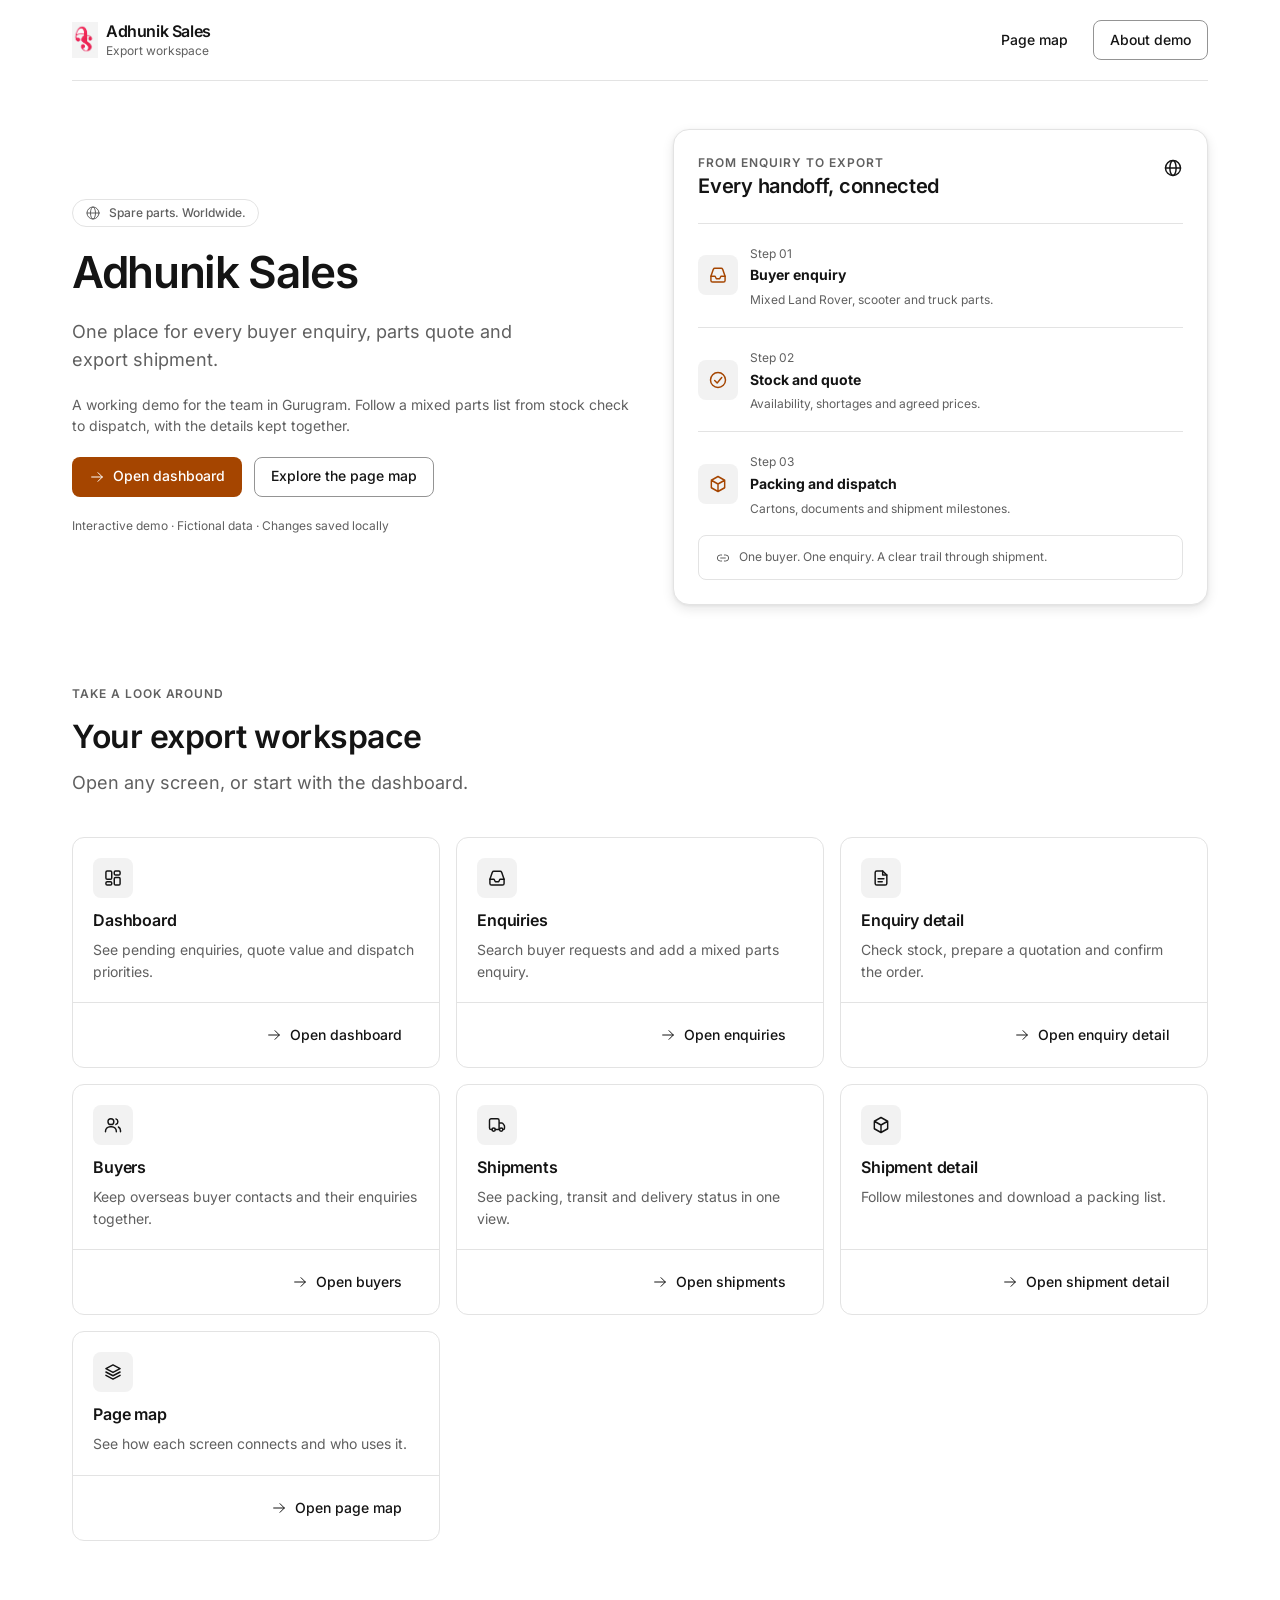
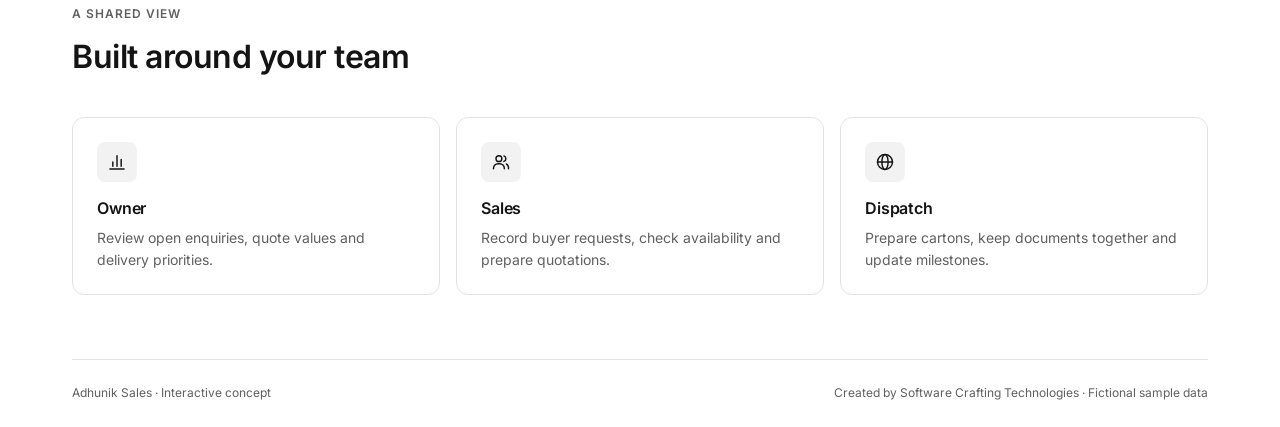
==== commit 31baaba9: "fix: polish responsive layouts and dropdown interactions" ====
--- a/index.html
+++ b/index.html
@@ -72,5 +72,6 @@
 <script src="components/toast/toast.js"></script>
 <script src="components/scroll-area/scroll-area.js"></script>
 <script src="components/ripple/ripple.js"></script>
+<script src="assets/demo-ui.js"></script>
 </body>
 </html>
--- a/assets/demo.css
+++ b/assets/demo.css
@@ -1,12 +1,20 @@
 /* Only page composition. All colours and typography use design-system tokens. */
+html.ds-demo--locked { overflow: hidden; }
 .ds-demo__brand { display: inline-flex; align-items: center; gap: var(--space-2); color: var(--color-text); text-decoration: none; font-weight: var(--weight-semibold); letter-spacing: -.025em; }
 .ds-demo__logo { width: 26px; height: 36px; object-fit: contain; flex: none; }
 .ds-demo__brand-text { display: block; line-height: var(--leading-tight); }
 .ds-demo__brand-note { display: block; margin-top: var(--space-1); color: var(--color-text-muted); font-size: var(--text-xs); font-weight: var(--weight-regular); letter-spacing: 0; }
 .ds-demo__top-label { font-size: var(--text-sm); color: var(--color-text-muted); }
-.ds-demo__topbar-role { max-width: 150px; }
-.ds-demo__topbar-role .ds-select__trigger { min-height: var(--control-sm); font-size: var(--text-xs); }
-.ds-demo__banner { display: flex; flex-wrap: wrap; align-items: center; gap: var(--space-2); padding: var(--space-3) var(--space-4); border: 1px solid var(--color-border); border-radius: var(--radius-md); background: var(--color-surface); color: var(--color-text-muted); font-size: var(--text-xs); }
+.ds-demo__mobile-brand { display: none; color: var(--color-text); font-size: var(--text-sm); font-weight: var(--weight-semibold); text-decoration: none; white-space: nowrap; }
+.ds-demo__top-label { min-width: 0; overflow: hidden; text-overflow: ellipsis; white-space: nowrap; }
+.ds-demo__topbar-role { flex: none; }
+.ds-demo__topbar-role > .ds-field { flex-direction: row; align-items: center; }
+.ds-demo__topbar-role .ds-field__label { white-space: nowrap; color: var(--color-text-muted); font-size: var(--text-xs); }
+.ds-demo__topbar-role .ds-select { width: 120px; }
+.ds-demo__topbar-role .ds-select__trigger { min-height: var(--control-md); }
+.ds-demo__banner { display: grid; grid-template-columns: auto minmax(0, 1fr) auto; align-items: center; gap: var(--space-2); padding: var(--space-3) var(--space-4); border: 1px solid var(--color-border); border-radius: var(--radius-md); background: var(--color-surface); color: var(--color-text-muted); font-size: var(--text-xs); }
+.ds-demo__banner > .ds-spacer { display: none; }
+.ds-demo__banner > time { white-space: nowrap; }
 .ds-demo__split { display: grid; gap: var(--space-5); min-width: 0; }
 .ds-demo__split > *, .ds-demo__grid > * { min-width: 0; }
 .ds-demo__grid { display: grid; gap: var(--space-4); }
@@ -45,6 +53,9 @@
 .ds-demo__landing .ds-hero__title { max-width: 740px; }
 .ds-demo__preview { padding: var(--space-6); background: var(--color-surface); border: 1px solid var(--color-border); border-radius: var(--radius-xl); box-shadow: var(--shadow-md); }
 .ds-demo__preview-head { margin-bottom: var(--space-6); }
+.ds-demo__preview-head.ds-demo__line { flex-wrap: nowrap; align-items: flex-start; }
+.ds-demo__preview-head > div { min-width: 0; }
+.ds-demo__preview-head > .ds-icon { margin-top: var(--space-1); }
 .ds-demo__preview-stage { display: flex; align-items: center; gap: var(--space-3); padding: var(--space-4) 0; border-top: 1px solid var(--color-border); }
 .ds-demo__preview-stage .ds-icon { color: var(--color-primary); }
 .ds-demo__page-card { display: flex; flex-direction: column; }
@@ -60,19 +71,106 @@
 .ds-demo__empty { padding: var(--space-10) var(--space-4); }
 .ds-demo__route { font-size: var(--text-lg); font-weight: var(--weight-medium); }
 .ds-demo__responsive-text { overflow-wrap: anywhere; }
+.ds-demo__cell { min-width: 0; max-width: 100%; overflow-wrap: anywhere; }
+.ds-demo__card-head { flex-wrap: wrap; }
+.ds-demo__card-heading { flex: 1 1 180px; min-width: 0; }
+.ds-demo__card-head > .ds-btn { flex: none; }
+.ds-demo__card-head > .ds-btn--ghost { margin-inline-end: calc(var(--space-2) * -1); }
+.ds-demo__map-link { display: grid; grid-template-columns: minmax(0, 1fr) auto; align-items: center; column-gap: var(--space-3); }
+.ds-demo__map-link small { grid-column: 1 / -1; }
+.ds-demo__map-link > span { font-weight: var(--weight-medium); }
+.ds-data-table__toolbar { align-items: flex-end; gap: var(--space-3); }
+.ds-data-table__toolbar > .ds-field { flex: 0 0 190px; }
+.ds-data-table__toolbar > .ds-demo__sort-field { display: none; }
+.ds-data-table__size > .ds-field { flex-direction: row; align-items: center; }
+.ds-data-table__size .ds-field__label { white-space: nowrap; color: var(--color-text-muted); font-size: var(--text-sm); font-weight: var(--weight-regular); }
+.ds-data-table__size .ds-select { flex: none; }
+.ds-data-table__pager { align-items: center; }
+.ds-stats { grid-template-columns: repeat(2, minmax(0, 1fr)); }
+.ds-demo__stat-money { white-space: nowrap; }
+/* Selects keep the design-system control and keyboard behavior; a top-layer popup avoids clipping in forms. */
+.ds-demo__select-popup { min-width: min(100%, 192px); }
+.ds-demo__select-popup[popover] { position: fixed; inset: auto; margin: 0; min-width: 0; max-width: calc(100vw - var(--space-8)); }
+.ds-demo__select-popup[popover][data-side="top"] { bottom: auto; }
+.ds-demo__select-popup[popover]:not(:popover-open) { display: none; }
+.ds-demo__select-popup[popover]::backdrop { background: none; pointer-events: none; }
+.ds-demo__select-popup .ds-select__option { overflow-wrap: normal; }
+.ds-demo__select-popup .ds-select__option > span { white-space: normal; }
+.ds-demo__records .ds-table td { white-space: normal; }
+.ds-demo__records .ds-table time { white-space: nowrap; }
+/* Details stay as compact tables. Give descriptions room to wrap within their card. */
+.ds-card .ds-table td { white-space: normal; }
+.ds-card .ds-table td:first-child { white-space: nowrap; }
 @media (min-width: 640px) { .ds-demo__grid, .ds-demo__form-grid { grid-template-columns: repeat(2, minmax(0, 1fr)); } }
-@media (min-width: 1024px) { .ds-demo__split { grid-template-columns: minmax(0, 1.65fr) minmax(260px, 1fr); } .ds-demo__grid--three { grid-template-columns: repeat(3, minmax(0, 1fr)); } }
+@media (min-width: 1024px) { .ds-demo__grid--three { grid-template-columns: repeat(3, minmax(0, 1fr)); } }
+@media (min-width: 1280px) { .ds-demo__split { grid-template-columns: minmax(0, 1.65fr) minmax(300px, 1fr); } .ds-stats { grid-template-columns: repeat(4, minmax(0, 1fr)); } }
+@media (min-width: 1280px) and (max-width: 1439px) { .ds-demo__records .ds-table th, .ds-demo__records .ds-table td { padding-inline: var(--space-3); } }
+/* On tablets, record cards keep the buyer and row action visible together. */
+@media (min-width: 640px) and (max-width: 1279px) {
+  .ds-demo__records .ds-data-table__toolbar { display: grid; grid-template-columns: minmax(0, 1fr) minmax(0, 1fr) auto; }
+  .ds-demo__records .ds-data-table__filter { grid-column: 1 / -1; max-width: none; }
+  .ds-demo__records .ds-data-table__toolbar > .ds-spacer { display: none; }
+  .ds-demo__records .ds-data-table__toolbar > .ds-demo__sort-field { display: flex; }
+  .ds-demo__records .ds-data-table__toolbar:not(:has([data-ds-filter-status], [data-ds-filter-shipment])) > .ds-demo__sort-field { grid-column: 1 / 3; }
+  .ds-demo__records .ds-data-table__toolbar > .ds-btn { grid-column: 3; }
+  .ds-demo__records .ds-table-wrap { border: 0; border-radius: 0; background: none; }
+  .ds-demo__records .ds-table--stack { display: block; width: 100%; }
+  .ds-demo__records .ds-table--stack thead { position: absolute; width: 1px; height: 1px; overflow: hidden; clip-path: inset(50%); }
+  .ds-demo__records .ds-table--stack tbody { display: grid; grid-template-columns: repeat(2, minmax(0, 1fr)); gap: var(--space-4); }
+  .ds-demo__records .ds-table--stack tr { display: flex; flex-direction: column; min-width: 0; padding: var(--space-4) 0; border: 1px solid var(--color-border); border-radius: var(--radius-lg); background: var(--color-surface); }
+  .ds-demo__records .ds-table--stack td { display: flex; justify-content: space-between; align-items: flex-start; gap: var(--space-3); width: 100%; padding: var(--space-2) var(--space-4); border: 0; white-space: normal; text-align: end; }
+  .ds-demo__records .ds-table--stack td[data-label]::before { content: attr(data-label); flex: none; max-width: 42%; font-weight: var(--weight-medium); color: var(--color-text-muted); text-align: start; }
+  .ds-demo__records .ds-table--stack .ds-table__actions { margin-top: auto; justify-content: flex-end; }
+  .ds-demo__records .ds-table--stack .ds-table__empty { grid-column: 1 / -1; }
+  .ds-demo__records .ds-table--stack .ds-table__empty td { display: block; padding: var(--space-6); text-align: center; }
+  .ds-demo__records .ds-demo__table-company { text-align: end; }
+}
 @media (max-width: 639px) {
+  .ds-app__topbar { padding-inline: var(--space-3); gap: var(--space-1); }
+  .ds-demo__mobile-brand { display: block; }
   .ds-demo__top-label { display: none; }
+  .ds-app__topbar > .ds-badge { display: none; }
+  .ds-demo__topbar-role .ds-select { width: 100px; }
+  .ds-demo__topbar-role .ds-field__label { position: absolute; width: 1px; height: 1px; overflow: hidden; clip-path: inset(50%); white-space: nowrap; }
+  .ds-demo__topbar-role > .ds-field { gap: 0; }
+  .ds-demo__banner > time { display: none; }
+  .ds-demo__landing-head .ds-demo__brand { font-size: var(--text-sm); white-space: nowrap; }
+  .ds-demo__landing-head .ds-demo__logo { width: 22px; height: 32px; }
   .ds-demo__landing-head .ds-demo__brand-note { display: none; }
-  .ds-demo__topbar-role { max-width: 115px; }
+  .ds-demo__landing-head { gap: var(--space-2); }
+  .ds-demo__landing-head nav { gap: var(--space-1); flex-wrap: nowrap; }
   .ds-demo__landing .ds-hero__title { font-size: var(--text-4xl); }
-  .ds-demo__landing-head .ds-btn { padding-inline: var(--space-3); }
+  .ds-demo__landing-head .ds-btn { min-height: var(--control-sm); padding-inline: var(--space-2); font-size: var(--text-xs); }
   .ds-demo__number { max-width: 120px; }
   .ds-demo__preview { padding: var(--space-4); }
   .ds-demo__row-link { align-items: flex-start; }
-  .ds-demo__row-link > .ds-badge { margin-top: var(--space-1); }
+  .ds-demo__row-link:has(> .ds-badge) { display: grid; grid-template-columns: var(--space-10) minmax(0, 1fr); row-gap: var(--space-2); }
+  .ds-demo__row-link:has(> .ds-badge) > .ds-demo__row-icon { grid-row: 1 / span 2; }
+  .ds-demo__row-link > .ds-badge { grid-column: 2; justify-self: start; }
   .ds-demo__table-company { text-align: end; }
+  .ds-demo__stat-money { font-size: clamp(var(--text-md), 5vw, var(--text-xl)); }
+  .ds-demo__line > .ds-demo__actions:last-child { width: 100%; }
+  .ds-demo__line > .ds-demo__actions:last-child > .ds-btn--primary { flex: 1; }
+  .ds-demo__callout > .ds-btn { width: 100%; }
+  .ds-data-table__toolbar { display: grid; grid-template-columns: minmax(0, 1fr) auto; }
+  .ds-data-table__toolbar .ds-data-table__filter { grid-column: 1 / -1; max-width: none; }
+  .ds-data-table__toolbar > .ds-spacer { display: none; }
+  .ds-data-table__toolbar > .ds-field { min-width: 0; }
+  .ds-data-table__toolbar > .ds-field:has([data-ds-filter-status], [data-ds-filter-shipment]) { grid-column: 1 / -1; }
+  .ds-data-table__toolbar > .ds-demo__sort-field { display: flex; }
+  .ds-data-table__toolbar > .ds-field .ds-select__trigger { padding-inline: var(--space-2); }
+  .ds-data-table__toolbar > .ds-btn { grid-column: 2; min-width: 0; padding-inline: var(--space-3); }
+  .ds-data-table__pager { flex-direction: column; align-items: flex-start; gap: var(--space-4); }
+  .ds-data-table__pager-controls { justify-content: space-between; width: 100%; }
+  .ds-data-table__pager-controls .ds-data-table__size { margin-inline-end: auto; }
+  .ds-data-table__size .ds-select { width: 64px; }
+  .ds-table--stack td { align-items: flex-start; gap: var(--space-3); padding-block: var(--space-2); }
+  .ds-table--stack td[data-label]::before { max-width: 42%; }
+  .ds-table--stack .ds-table__empty td { display: block; text-align: center; }
+  .ds-stepper:not(.ds-stepper--vertical) .ds-stepper__step[aria-current="step"] .ds-stepper__label { white-space: normal; line-height: var(--leading-tight); }
+  .ds-demo__footer { gap: var(--space-2); }
+  .ds-hero__actions { width: 100%; }
+  .ds-hero__actions .ds-btn { flex: 1 1 auto; }
 }
 @media print {
   .ds-sidebar, .ds-app__topbar, .ds-demo__banner, .ds-page-header__actions, .ds-demo__state-controls, .ds-toaster { display: none !important; }
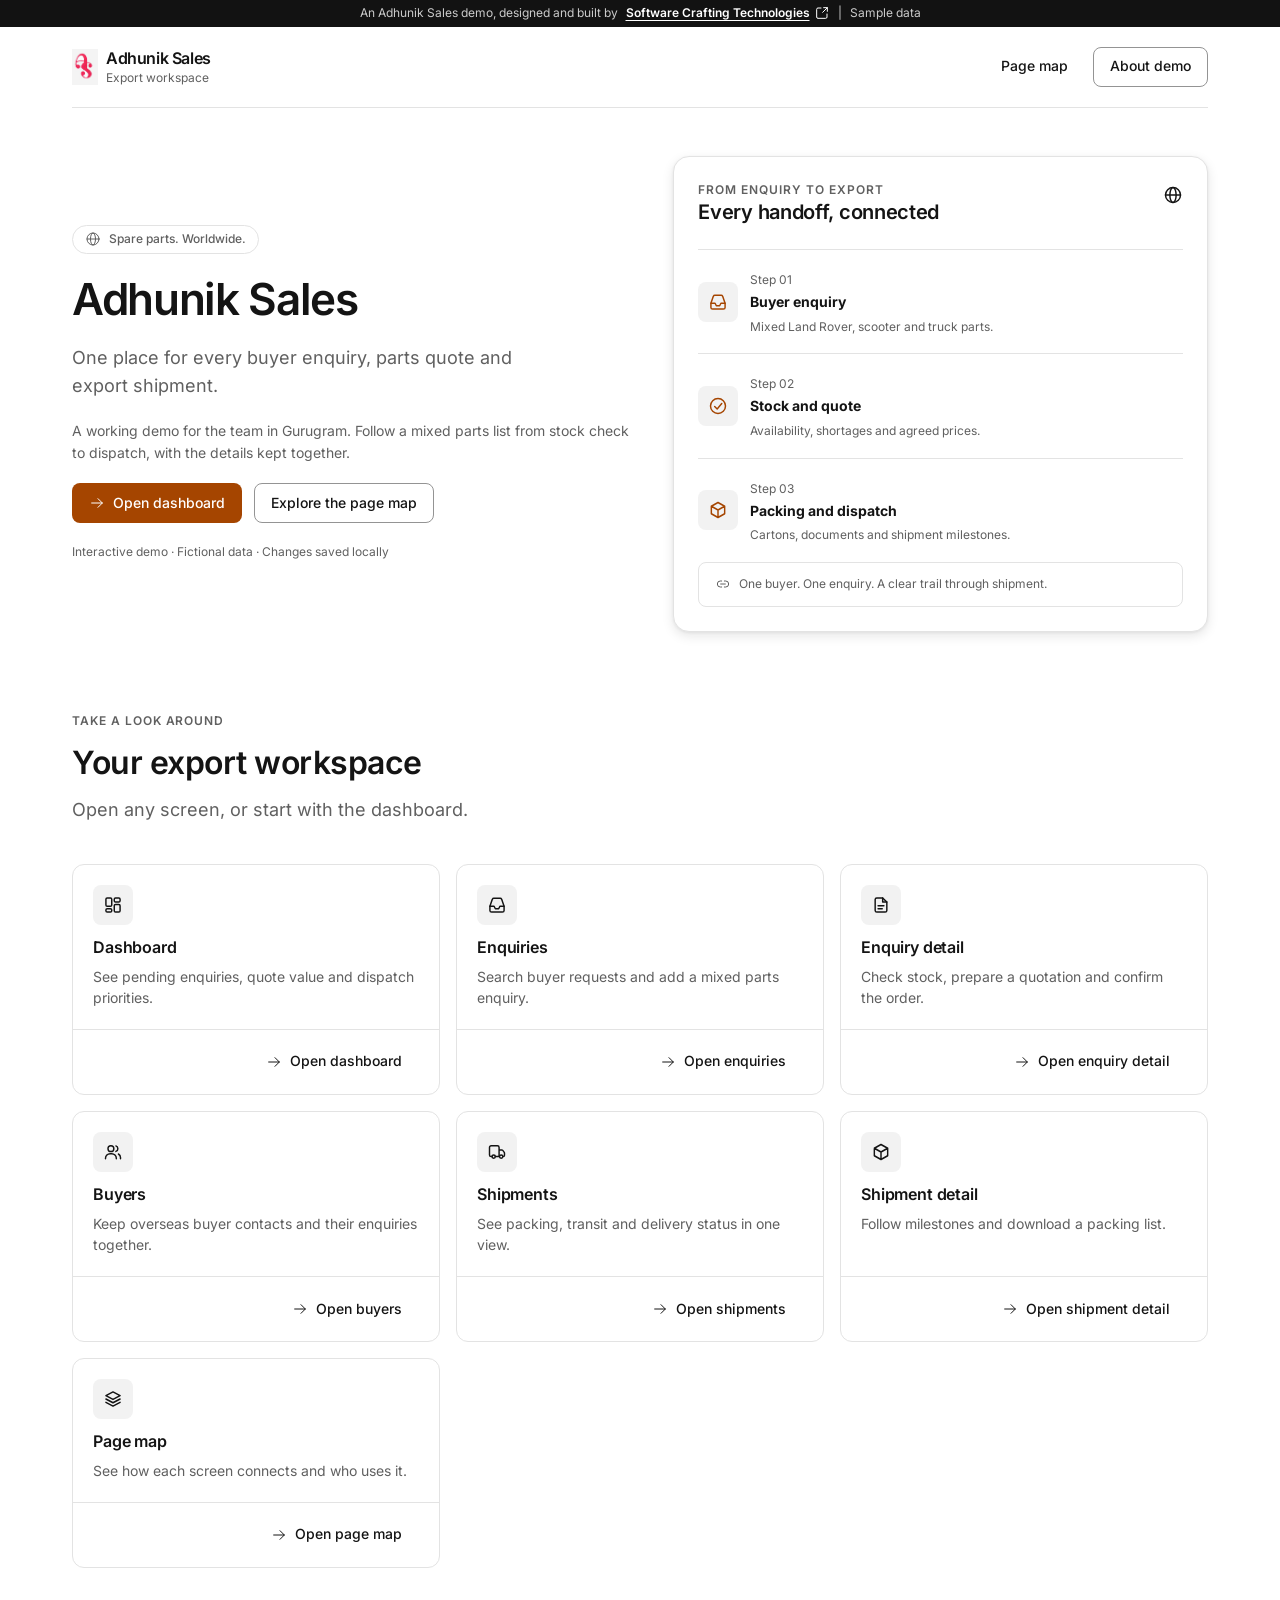
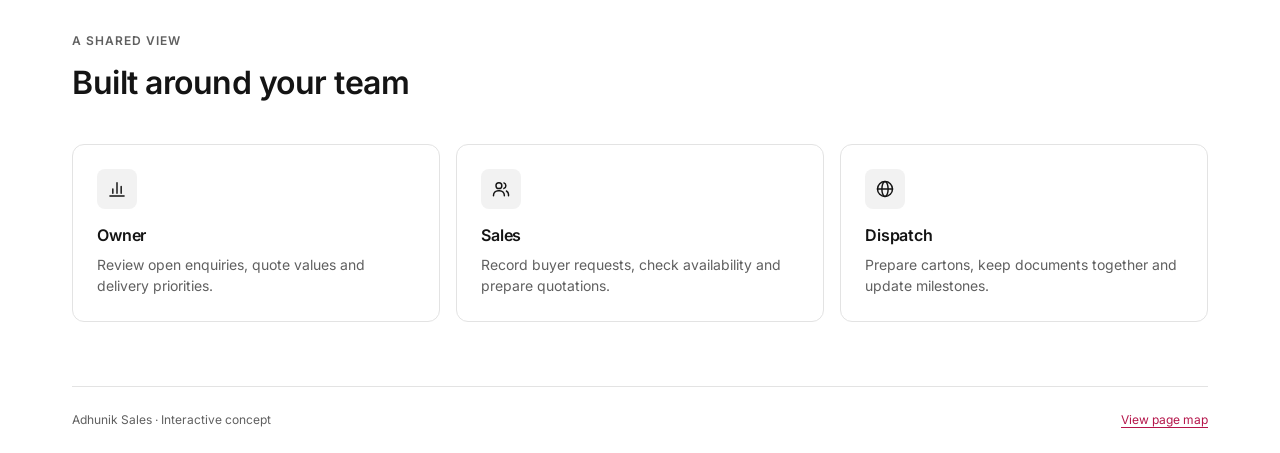
==== commit 7d0592b5: "fix: move tracked demo attribution to the top of every page" ====
--- a/index.html
+++ b/index.html
@@ -50,9 +50,10 @@
 </head>
 <body class="ds-demo__landing" data-ds-page="overview">
 <a class="ds-skip" href="#main">Skip to content</a>
+<aside class="ds-demo__credit" aria-label="Demo attribution" data-ds-theme="demo-credit"><span>An Adhunik Sales demo, designed and built by</span><a href="https://softwarecrafting.in/?utm_source=adhunik-sales-demo&amp;utm_medium=demo&amp;utm_campaign=adhunik-sales-demo&amp;utm_content=index-top" target="_blank" rel="noopener noreferrer" aria-label="Software Crafting Technologies (opens in a new tab)">Software Crafting Technologies<svg class="ds-icon ds-icon--sm" aria-hidden="true"><use href="#i-external-link"/></svg></a><span class="ds-demo__credit-separator" aria-hidden="true">|</span><span>Sample data</span></aside>
 <div class="ds-container"><header class="ds-demo__landing-head"><a class="ds-demo__brand" href="index.html"><img class="ds-demo__logo" src="assets/logo.jpg" alt="" width="26" height="36"><span class="ds-demo__brand-text">Adhunik Sales<span class="ds-demo__brand-note">Export workspace</span></span></a><nav class="ds-demo__actions" aria-label="Demo navigation"><a class="ds-btn ds-btn--ghost" href="map.html">Page map</a><button type="button" class="ds-btn ds-btn--secondary" data-ds-dialog-open="about-demo">About demo</button></nav></header></div>
 <main id="main" tabindex="-1" data-ds-content><h1>Overview</h1><p>Explore the Adhunik Sales export workspace.</p></main>
-<div class="ds-container"><footer class="ds-demo__footer"><span>Adhunik Sales · Interactive concept</span><span>Created by Software Crafting Technologies · Fictional sample data</span></footer></div><div data-ds-dialogs></div>
+<div class="ds-container"><footer class="ds-demo__footer"><span>Adhunik Sales · Interactive concept</span><a href="map.html">View page map</a></footer></div><div data-ds-dialogs></div>
 <script src="icons/sprite.js"></script>
 <script src="assets/demo-data.js"></script>
 <script src="assets/demo.js"></script>
--- a/tokens/theme.css
+++ b/tokens/theme.css
@@ -41,3 +41,8 @@
   /* Shape: every radius scales from this */
   --brand-radius: 8px;
 }
+
+/* The agency attribution uses the neutral inverse palette. */
+[data-ds-theme="demo-credit"] {
+  --brand-primary: var(--brand-neutral);
+}
--- a/assets/demo.css
+++ b/assets/demo.css
@@ -1,5 +1,12 @@
 /* Only page composition. All colours and typography use design-system tokens. */
 html.ds-demo--locked { overflow: hidden; }
+.ds-demo__credit { position: sticky; top: 0; z-index: calc(var(--z-sticky) + 1); display: flex; flex-wrap: wrap; align-items: center; justify-content: center; gap: var(--space-1) var(--space-2); padding: var(--space-1) var(--space-4); background: var(--color-inverse); color: var(--color-on-inverse-muted); font-size: var(--text-xs); line-height: var(--leading-normal); text-align: center; }
+.ds-demo__credit > span { min-width: 0; }
+.ds-demo__credit a { display: inline-flex; align-items: center; gap: var(--space-1); color: var(--color-on-inverse); font-weight: var(--weight-semibold); text-decoration: underline; white-space: nowrap; }
+.ds-demo__credit a:hover { color: var(--color-on-inverse); text-decoration-thickness: 2px; }
+.ds-demo__credit a:focus-visible { outline-color: var(--color-on-inverse); }
+.ds-app { --ds-app-height: calc(100dvh - var(--ds-demo-credit-height, 0px)); --ds-sidebar-height: calc(100dvh - var(--ds-demo-credit-height, 0px)); }
+.ds-app__topbar { top: var(--ds-demo-credit-height, 0px); }
 .ds-demo__brand { display: inline-flex; align-items: center; gap: var(--space-2); color: var(--color-text); text-decoration: none; font-weight: var(--weight-semibold); letter-spacing: -.025em; }
 .ds-demo__logo { width: 26px; height: 36px; object-fit: contain; flex: none; }
 .ds-demo__brand-text { display: block; line-height: var(--leading-tight); }
@@ -103,6 +110,7 @@
 .ds-card .ds-table td:first-child { white-space: nowrap; }
 @media (min-width: 640px) { .ds-demo__grid, .ds-demo__form-grid { grid-template-columns: repeat(2, minmax(0, 1fr)); } }
 @media (min-width: 1024px) { .ds-demo__grid--three { grid-template-columns: repeat(3, minmax(0, 1fr)); } }
+@media (min-width: 1024px) { .ds-sidebar { top: var(--ds-demo-credit-height, 0px); } }
 @media (min-width: 1280px) { .ds-demo__split { grid-template-columns: minmax(0, 1.65fr) minmax(300px, 1fr); } .ds-stats { grid-template-columns: repeat(4, minmax(0, 1fr)); } }
 @media (min-width: 1280px) and (max-width: 1439px) { .ds-demo__records .ds-table th, .ds-demo__records .ds-table td { padding-inline: var(--space-3); } }
 /* On tablets, record cards keep the buyer and row action visible together. */
@@ -126,6 +134,8 @@
   .ds-demo__records .ds-demo__table-company { text-align: end; }
 }
 @media (max-width: 639px) {
+  .ds-demo__credit { padding-inline: var(--space-3); column-gap: var(--space-1); }
+  .ds-demo__credit-separator { display: none; }
   .ds-app__topbar { padding-inline: var(--space-3); gap: var(--space-1); }
   .ds-demo__mobile-brand { display: block; }
   .ds-demo__top-label { display: none; }
@@ -173,6 +183,6 @@
   .ds-hero__actions .ds-btn { flex: 1 1 auto; }
 }
 @media print {
-  .ds-sidebar, .ds-app__topbar, .ds-demo__banner, .ds-page-header__actions, .ds-demo__state-controls, .ds-toaster { display: none !important; }
+  .ds-demo__credit, .ds-sidebar, .ds-app__topbar, .ds-demo__banner, .ds-page-header__actions, .ds-demo__state-controls, .ds-toaster { display: none !important; }
   .ds-app__content { padding: 0; max-width: none; }
 }
